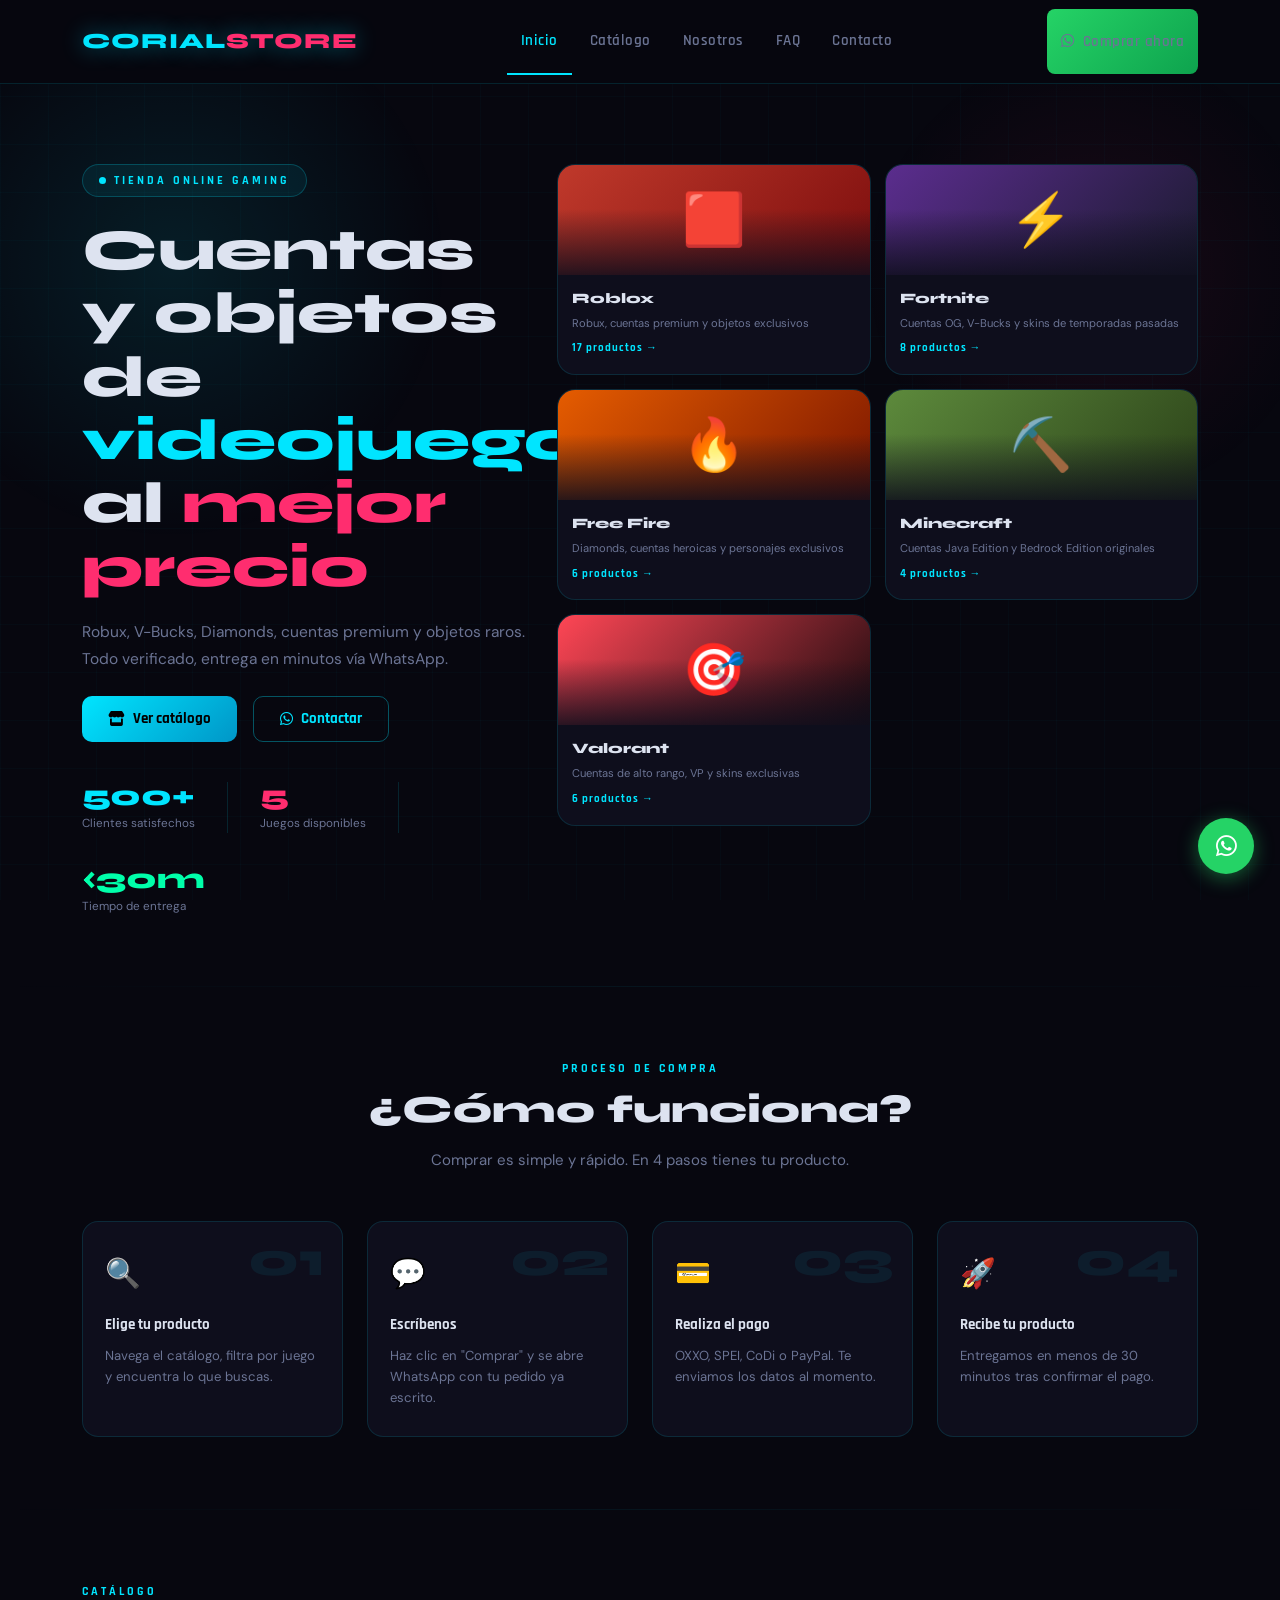
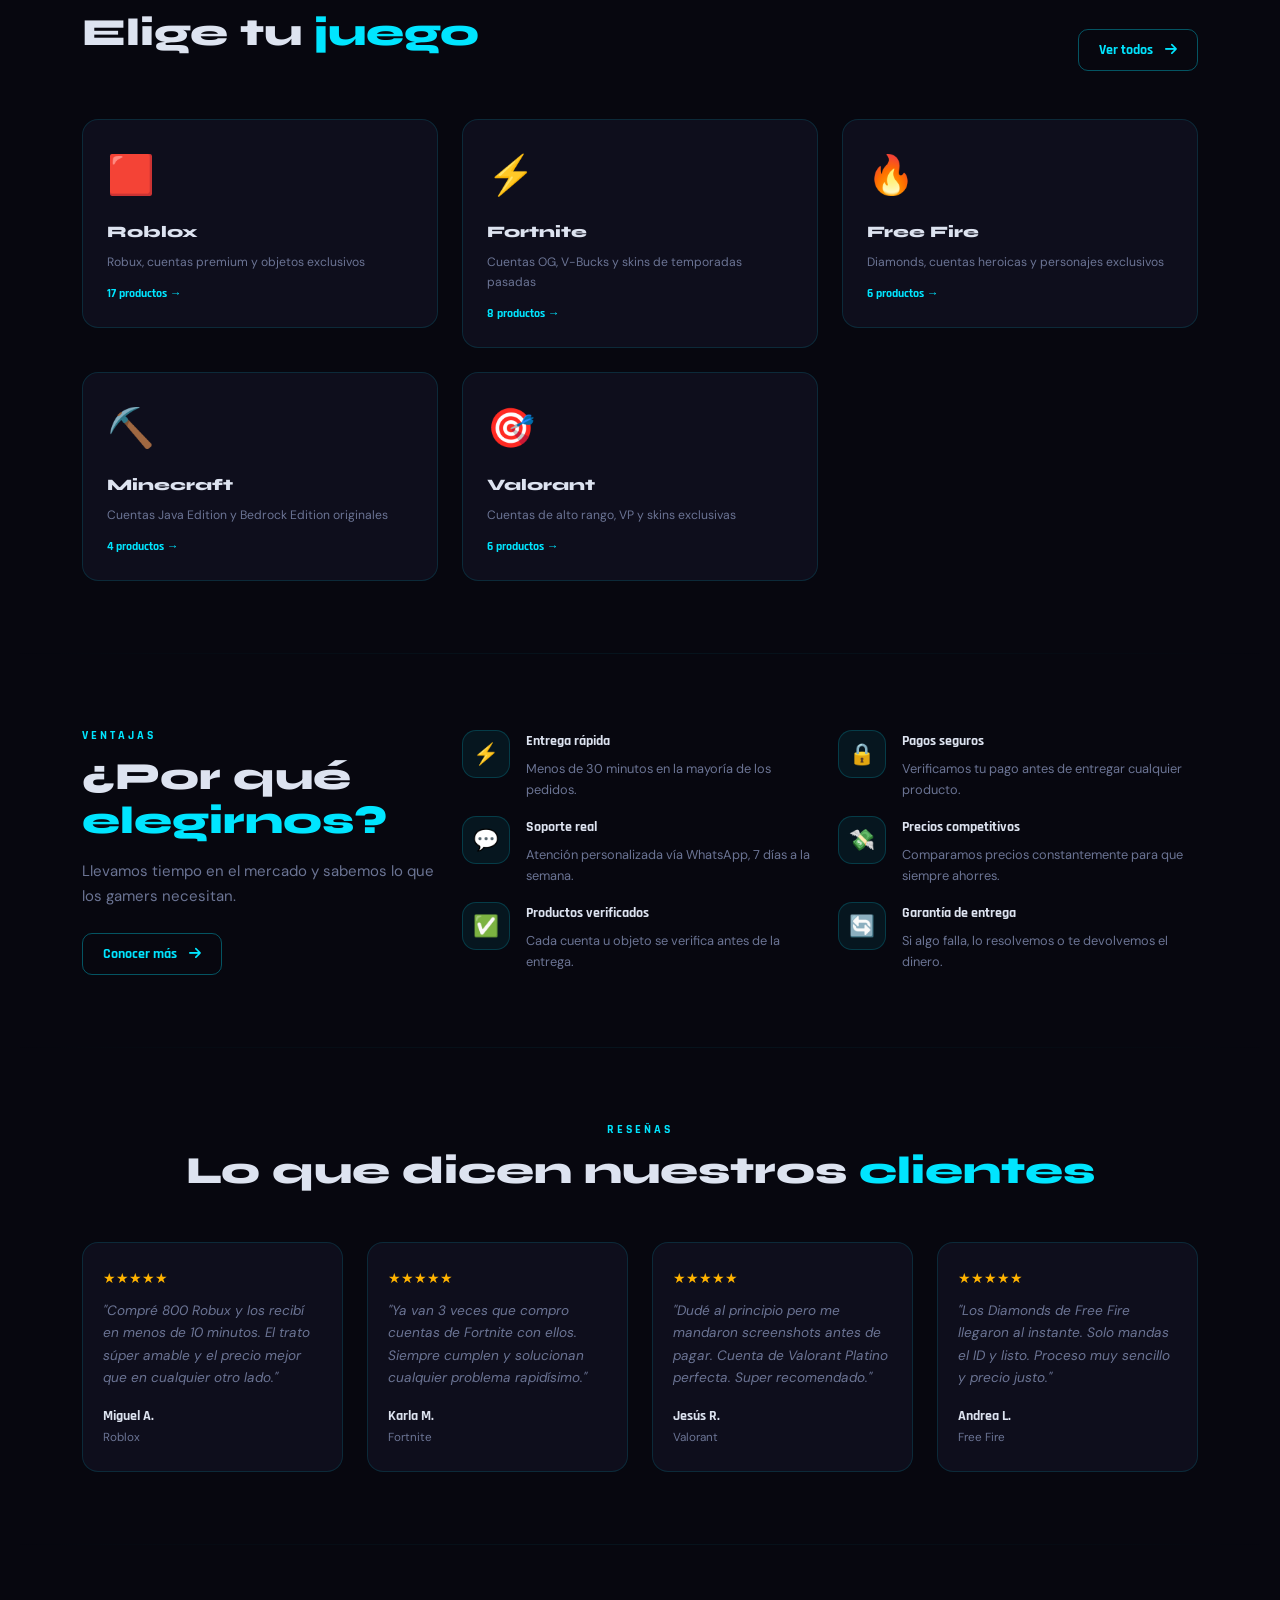
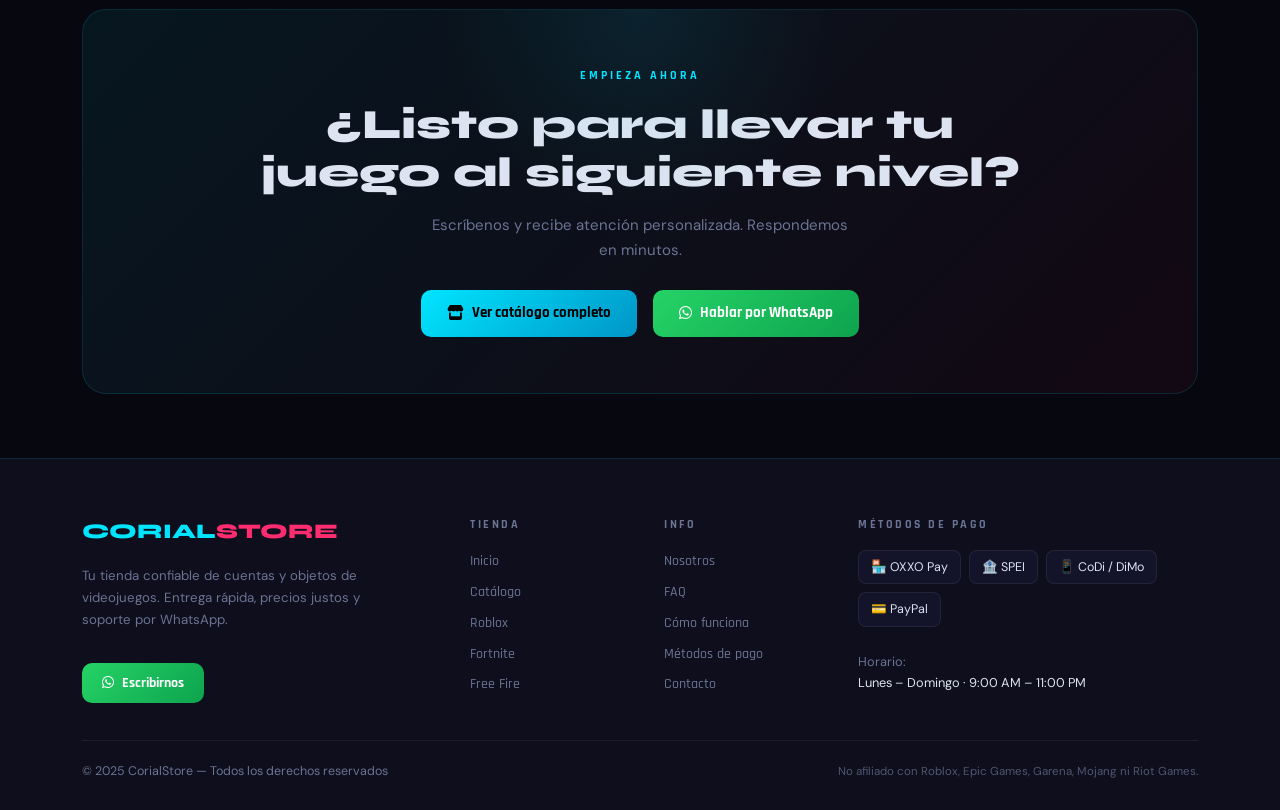
==== index.html @ 14ca4f12 "Soluciones de compatibilad" ====
<!DOCTYPE html>
<html lang="es">
<head>
  <meta charset="UTF-8"/>
  <meta name="viewport" content="width=device-width, initial-scale=1.0"/>
  <title>CorialStore — Tienda Gaming Online</title>
  <link rel="stylesheet" href="https://cdn.jsdelivr.net/npm/bootstrap@5.3.3/dist/css/bootstrap.min.css"/>
  <link rel="stylesheet" href="https://cdnjs.cloudflare.com/ajax/libs/font-awesome/6.5.0/css/all.min.css"/>
  <link rel="stylesheet" href="shared.css"/>
  <style>
    .hero { position:relative; padding:80px 0 70px; overflow:hidden; }
    .hero-glow {
      position:absolute; border-radius:50%; pointer-events:none;
    }
    .hero-glow-1 { top:-120px; left:-10%; width:600px; height:600px; background:radial-gradient(ellipse,rgba(0,229,255,0.1) 0%,transparent 65%); }
    .hero-glow-2 { top:-60px;  right:-5%;  width:500px; height:500px; background:radial-gradient(ellipse,rgba(255,45,111,0.08) 0%,transparent 65%); }

    .hero-kicker {
      display:inline-flex; align-items:center; gap:8px;
      font-family:var(--font-ui); font-size:0.72rem; font-weight:700;
      letter-spacing:3px; text-transform:uppercase; color:var(--cyan);
      background:rgba(0,229,255,0.07); border:1px solid rgba(0,229,255,0.22);
      border-radius:20px; padding:6px 16px; margin-bottom:22px;
    }
    .hero-kicker .dot { width:7px; height:7px; background:var(--cyan); border-radius:50%; animation:blink 1.5s infinite; flex-shrink:0; }
    @keyframes blink { 0%,100%{opacity:1} 50%{opacity:0.3} }

    .hero h1 {
      font-family:var(--font-head); font-size:clamp(2.2rem,4.5vw,3.8rem);
      font-weight:800; line-height:1.1; color:var(--text); margin-bottom:20px;
    }
    .hero h1 em     { font-style:normal; color:var(--cyan); }
    .hero h1 strong { font-style:normal; color:var(--pink); }
    .hero-desc { font-size:0.97rem; color:var(--muted); max-width:480px; line-height:1.7; }

    .hero-stats { display:flex; gap:32px; flex-wrap:wrap; margin-top:40px; }
    .hero-stat-num   { font-family:var(--font-head); font-size:1.8rem; font-weight:800; line-height:1; }
    .hero-stat-label { font-size:0.73rem; color:var(--muted); margin-top:3px; }

    /* Game cards */
    .hero-games-grid {
      display:grid; grid-template-columns:1fr 1fr; gap:14px;
    }
    @media(max-width:991px) {
      .hero-games-grid {
        display:flex; gap:12px; overflow-x:auto; padding-bottom:8px;
        scrollbar-width:thin; scrollbar-color:var(--cyan) transparent;
      }
      .hero-games-grid::-webkit-scrollbar { height:4px; }
      .hero-games-grid::-webkit-scrollbar-thumb { background:var(--cyan); border-radius:2px; }
    }
    .game-card-hero {
      border-radius:18px; overflow:hidden;
      border:1.5px solid var(--border); background:var(--bg2);
      transition:transform 0.25s, border-color 0.25s, box-shadow 0.25s;
      text-decoration:none; display:block; flex-shrink:0;
    }
    @media(max-width:991px) { .game-card-hero { min-width:160px; } }
    .game-card-hero:hover { transform:translateY(-6px); border-color:rgba(0,229,255,0.4); box-shadow:0 14px 40px rgba(0,0,0,0.4); }
    .game-card-art {
      height:110px; display:flex; align-items:center; justify-content:center;
      font-size:3.2rem; position:relative; overflow:hidden;
    }
    .game-card-art::after { content:''; position:absolute; inset:0; background:linear-gradient(to bottom,transparent 40%,rgba(14,14,28,0.85) 100%); }
    .game-card-body { padding:12px 14px 16px; }
    .game-card-name  { font-family:var(--font-head); font-size:0.9rem; font-weight:800; color:var(--text); margin-bottom:3px; }
    .game-card-sub   { font-size:0.7rem; color:var(--muted); }
    .game-card-count { font-family:var(--font-ui); font-size:0.68rem; font-weight:700; color:var(--cyan); letter-spacing:1px; margin-top:8px; }

    /* Steps */
    .step-card { position:relative; background:var(--bg2); border:1px solid var(--border); border-radius:16px; padding:28px 22px; height:100%; }
    .step-num   { font-family:var(--font-head); font-size:3rem; font-weight:800; color:rgba(0,229,255,0.07); position:absolute; top:14px; right:18px; line-height:1; }
    .step-icon  { font-size:1.8rem; margin-bottom:14px; }
    .step-title { font-family:var(--font-ui); font-size:0.95rem; font-weight:700; color:var(--text); margin-bottom:8px; }
    .step-desc  { font-size:0.82rem; color:var(--muted); line-height:1.6; }

    /* Features */
    .feat-icon { width:48px; height:48px; border-radius:14px; background:rgba(0,229,255,0.07); border:1px solid rgba(0,229,255,0.18); display:flex; align-items:center; justify-content:center; font-size:1.3rem; flex-shrink:0; }

    /* Testimonials */
    .test-card { background:var(--bg2); border:1px solid var(--border); border-radius:16px; padding:24px 20px; height:100%; }
    .test-stars  { color:var(--amber); font-size:0.88rem; margin-bottom:10px; }
    .test-text   { font-size:0.85rem; color:var(--muted); line-height:1.65; font-style:italic; }
    .test-author { margin-top:14px; font-family:var(--font-ui); font-weight:700; font-size:0.85rem; color:var(--text); }
    .test-game   { font-size:0.73rem; color:var(--muted); }

    /* CTA */
    .cta-banner {
      background:linear-gradient(135deg,rgba(0,229,255,0.07) 0%,rgba(255,45,111,0.05) 100%);
      border:1px solid var(--border); border-radius:24px; padding:56px 36px;
      text-align:center; position:relative; overflow:hidden;
    }
    .cta-banner::before { content:''; position:absolute; top:-50%; left:50%; transform:translateX(-50%); width:400px; height:400px; border-radius:50%; background:radial-gradient(ellipse,rgba(0,229,255,0.08) 0%,transparent 70%); pointer-events:none; }
  </style>
</head>
<body>
<div id="cs-nav"></div>

<!-- HERO -->
<section class="hero z1">
  <div class="hero-glow hero-glow-1"></div>
  <div class="hero-glow hero-glow-2"></div>
  <div class="container">
    <div class="row align-items-start gy-5">

      <div class="col-lg-5 fade-up">
        <div class="hero-kicker"><span class="dot"></span> Tienda Online Gaming</div>
        <h1>Cuentas y objetos<br>de <em>videojuegos</em><br>al <strong>mejor precio</strong></h1>
        <p class="hero-desc">Robux, V-Bucks, Diamonds, cuentas premium y objetos raros. Todo verificado, entrega en minutos vía WhatsApp.</p>
        <div class="d-flex gap-3 mt-4 flex-wrap fade-up fade-up-2">
          <a href="catalogo.html" class="btn-cs-primary"><i class="fas fa-store"></i> Ver catálogo</a>
          <a href="contacto.html" class="btn-cs-ghost"><i class="fab fa-whatsapp"></i> Contactar</a>
        </div>
        <div class="hero-stats fade-up fade-up-3">
          <div>
            <div class="hero-stat-num" style="color:var(--cyan)">500+</div>
            <div class="hero-stat-label">Clientes satisfechos</div>
          </div>
          <div style="width:1px;background:var(--border)"></div>
          <div>
            <div class="hero-stat-num" style="color:var(--pink)">5</div>
            <div class="hero-stat-label">Juegos disponibles</div>
          </div>
          <div style="width:1px;background:var(--border)"></div>
          <div>
            <div class="hero-stat-num" style="color:var(--green)">‹30m</div>
            <div class="hero-stat-label">Tiempo de entrega</div>
          </div>
        </div>
      </div>

      <div class="col-lg-7 fade-up fade-up-2">
        <div class="hero-games-grid" id="heroCards"></div>
      </div>

    </div>
  </div>
</section>

<hr class="neon-hr">

<!-- CÓMO FUNCIONA -->
<section class="py-5 z1">
  <div class="container py-4">
    <div class="text-center mb-5">
      <div class="cs-label">Proceso de compra</div>
      <div class="cs-title">¿Cómo funciona?</div>
      <p style="color:var(--muted);max-width:480px;margin:0 auto">Comprar es simple y rápido. En 4 pasos tienes tu producto.</p>
    </div>
    <div class="row g-4">
      <div class="col-sm-6 col-lg-3"><div class="step-card fade-up fade-up-1"><div class="step-num">01</div><div class="step-icon">🔍</div><div class="step-title">Elige tu producto</div><div class="step-desc">Navega el catálogo, filtra por juego y encuentra lo que buscas.</div></div></div>
      <div class="col-sm-6 col-lg-3"><div class="step-card fade-up fade-up-2"><div class="step-num">02</div><div class="step-icon">💬</div><div class="step-title">Escríbenos</div><div class="step-desc">Haz clic en "Comprar" y se abre WhatsApp con tu pedido ya escrito.</div></div></div>
      <div class="col-sm-6 col-lg-3"><div class="step-card fade-up fade-up-3"><div class="step-num">03</div><div class="step-icon">💳</div><div class="step-title">Realiza el pago</div><div class="step-desc">OXXO, SPEI, CoDi o PayPal. Te enviamos los datos al momento.</div></div></div>
      <div class="col-sm-6 col-lg-3"><div class="step-card fade-up fade-up-4"><div class="step-num">04</div><div class="step-icon">🚀</div><div class="step-title">Recibe tu producto</div><div class="step-desc">Entregamos en menos de 30 minutos tras confirmar el pago.</div></div></div>
    </div>
  </div>
</section>

<hr class="neon-hr">

<!-- JUEGOS -->
<section class="py-5 z1">
  <div class="container py-4">
    <div class="d-flex align-items-end justify-content-between mb-5 flex-wrap gap-3">
      <div>
        <div class="cs-label">Catálogo</div>
        <div class="cs-title">Elige tu <span>juego</span></div>
      </div>
      <a href="catalogo.html" class="btn-cs-ghost" style="font-size:0.85rem;padding:9px 20px">Ver todos <i class="fas fa-arrow-right ms-1"></i></a>
    </div>
    <div class="row g-4" id="gamesGrid"></div>
  </div>
</section>

<hr class="neon-hr">

<!-- POR QUÉ ELEGIRNOS -->
<section class="py-5 z1">
  <div class="container py-4">
    <div class="row gy-5 align-items-center">
      <div class="col-lg-4">
        <div class="cs-label">Ventajas</div>
        <div class="cs-title">¿Por qué <span>elegirnos?</span></div>
        <p style="color:var(--muted);margin-bottom:24px">Llevamos tiempo en el mercado y sabemos lo que los gamers necesitan.</p>
        <a href="nosotros.html" class="btn-cs-ghost" style="font-size:0.85rem;padding:9px 20px">Conocer más <i class="fas fa-arrow-right ms-1"></i></a>
      </div>
      <div class="col-lg-8"><div class="row g-3" id="featGrid"></div></div>
    </div>
  </div>
</section>

<hr class="neon-hr">

<!-- TESTIMONIOS -->
<section class="py-5 z1">
  <div class="container py-4">
    <div class="text-center mb-5">
      <div class="cs-label">Reseñas</div>
      <div class="cs-title">Lo que dicen nuestros <span>clientes</span></div>
    </div>
    <div class="row g-4" id="testGrid"></div>
  </div>
</section>

<hr class="neon-hr">

<!-- CTA BANNER -->
<section class="py-5 z1">
  <div class="container py-3">
    <div class="cta-banner">
      <div class="cs-label mb-3" style="justify-content:center;display:flex">Empieza ahora</div>
      <div class="cs-title" style="font-size:clamp(1.6rem,3.5vw,2.6rem)">¿Listo para llevar tu<br>juego al siguiente nivel?</div>
      <p style="color:var(--muted);max-width:420px;margin:12px auto 28px">Escríbenos y recibe atención personalizada. Respondemos en minutos.</p>
      <div class="d-flex gap-3 justify-content-center flex-wrap">
        <a href="catalogo.html" class="btn-cs-primary"><i class="fas fa-store"></i> Ver catálogo completo</a>
        <a id="ctaWa" href="#" target="_blank" class="btn-wa"><i class="fab fa-whatsapp"></i> Hablar por WhatsApp</a>
      </div>
    </div>
  </div>
</section>

<div id="cs-footer"></div>

<script src="https://cdn.jsdelivr.net/npm/bootstrap@5.3.3/dist/js/bootstrap.bundle.min.js"></script>
<script src="data.js"></script>
<script src="cs.js"></script>
<script>
  CS.init('home');

  // Hero game cards
  const heroEl = document.getElementById('heroCards');
  GAMES.forEach((g,i) => {
    const total = g.categories.reduce((a,c)=>a+c.products.length,0);
    heroEl.innerHTML += `
      <a href="catalogo.html?juego=${g.id}" class="game-card-hero fade-up fade-up-${(i%4)+1}">
        <div class="game-card-art" style="background:linear-gradient(135deg,${g.color},${g.color2})">
          <span style="position:relative;z-index:1">${g.emoji}</span>
        </div>
        <div class="game-card-body">
          <div class="game-card-name">${g.name}</div>
          <div class="game-card-sub">${g.tagline}</div>
          <div class="game-card-count">${total} productos →</div>
        </div>
      </a>`;
  });

  // Games section grid
  const gamesEl = document.getElementById('gamesGrid');
  GAMES.forEach((g,i) => {
    const total = g.categories.reduce((a,c)=>a+c.products.length,0);
    gamesEl.innerHTML += `
      <div class="col-6 col-md-4">
        <a href="catalogo.html?juego=${g.id}" class="cs-card d-block text-decoration-none p-4 fade-up fade-up-${(i%4)+1}">
          <div style="font-size:2.4rem;margin-bottom:12px">${g.emoji}</div>
          <div style="font-family:var(--font-head);font-size:1rem;font-weight:800;color:var(--text);margin-bottom:6px">${g.name}</div>
          <div style="font-size:0.76rem;color:var(--muted);margin-bottom:12px">${g.tagline}</div>
          <div style="font-family:var(--font-ui);font-size:0.73rem;font-weight:700;color:var(--cyan)">${total} productos →</div>
        </a>
      </div>`;
  });

  // Features
  [
    {icon:'⚡',title:'Entrega rápida',      desc:'Menos de 30 minutos en la mayoría de los pedidos.'},
    {icon:'🔒',title:'Pagos seguros',       desc:'Verificamos tu pago antes de entregar cualquier producto.'},
    {icon:'💬',title:'Soporte real',        desc:'Atención personalizada vía WhatsApp, 7 días a la semana.'},
    {icon:'💸',title:'Precios competitivos',desc:'Comparamos precios constantemente para que siempre ahorres.'},
    {icon:'✅',title:'Productos verificados',desc:'Cada cuenta u objeto se verifica antes de la entrega.'},
    {icon:'🔄',title:'Garantía de entrega', desc:'Si algo falla, lo resolvemos o te devolvemos el dinero.'},
  ].forEach((f,i) => {
    document.getElementById('featGrid').innerHTML += `
      <div class="col-sm-6">
        <div class="d-flex gap-3 fade-up fade-up-${(i%4)+1}">
          <div class="feat-icon">${f.icon}</div>
          <div>
            <div style="font-family:var(--font-ui);font-weight:700;font-size:0.9rem;margin-bottom:4px">${f.title}</div>
            <div style="font-size:0.8rem;color:var(--muted)">${f.desc}</div>
          </div>
        </div>
      </div>`;
  });

  // Testimonials
  [
    {text:'Compré 800 Robux y los recibí en menos de 10 minutos. El trato súper amable y el precio mejor que en cualquier otro lado.',  author:'Miguel A.',  game:'Roblox',   stars:5},
    {text:'Ya van 3 veces que compro cuentas de Fortnite con ellos. Siempre cumplen y solucionan cualquier problema rapidísimo.',       author:'Karla M.',   game:'Fortnite',  stars:5},
    {text:'Dudé al principio pero me mandaron screenshots antes de pagar. Cuenta de Valorant Platino perfecta. Super recomendado.',     author:'Jesús R.',   game:'Valorant',  stars:5},
    {text:'Los Diamonds de Free Fire llegaron al instante. Solo mandas el ID y listo. Proceso muy sencillo y precio justo.',            author:'Andrea L.',  game:'Free Fire', stars:5},
  ].forEach((t,i) => {
    document.getElementById('testGrid').innerHTML += `
      <div class="col-md-6 col-lg-3">
        <div class="test-card fade-up fade-up-${i+1}">
          <div class="test-stars">${'★'.repeat(t.stars)}</div>
          <div class="test-text">"${t.text}"</div>
          <div class="test-author mt-3">${t.author}</div>
          <div class="test-game">${t.game}</div>
        </div>
      </div>`;
  });

  document.getElementById('ctaWa').href = CS.wa('Hola CorialStore! Quiero información sobre sus productos 🎮');
</script>
</body>
</html>
---- shared.css ----
/* =========================================
   CORIALSTORE — SHARED STYLES
   ========================================= */
@import url('https://fonts.googleapis.com/css2?family=Rajdhani:wght@400;500;600;700&family=Syne:wght@700;800&family=DM+Sans:wght@300;400;500&display=swap');

:root {
  --cyan:      #00e5ff;
  --pink:      #ff2d6f;
  --green:     #00ffaa;
  --amber:     #ffb300;
  --bg:        #07070f;
  --bg2:       #0e0e1c;
  --bg3:       #13132a;
  --border:    rgba(0,229,255,0.13);
  --border2:   rgba(255,255,255,0.07);
  --text:      #dde3f0;
  --muted:     #6b7494;
  --font-head: 'Syne', sans-serif;
  --font-ui:   'Rajdhani', sans-serif;
  --font-body: 'DM Sans', sans-serif;
}

*, *::before, *::after { box-sizing: border-box; margin: 0; padding: 0; }
html { scroll-behavior: smooth; }

body {
  background: var(--bg);
  color: var(--text);
  font-family: var(--font-body);
  font-size: 15px;
  line-height: 1.65;
  overflow-x: hidden;
  min-height: 100vh;
}

/* Grid texture */
body::before {
  content: '';
  position: fixed; inset: 0;
  background-image:
    linear-gradient(rgba(0,229,255,0.025) 1px, transparent 1px),
    linear-gradient(90deg, rgba(0,229,255,0.025) 1px, transparent 1px);
  background-size: 48px 48px;
  pointer-events: none;
  z-index: 0;
}

/* ================================================
   NAVBAR
   ================================================ */
.cs-nav {
  position: sticky; top: 0; z-index: 1050;
  background: rgba(7,7,15,0.92);
  backdrop-filter: blur(16px);
  border-bottom: 1px solid var(--border);
}
.cs-nav .navbar-brand {
  font-family: var(--font-head);
  font-size: 1.35rem; font-weight: 800;
  color: var(--cyan) !important;
  letter-spacing: 1px;
  text-shadow: 0 0 22px rgba(0,229,255,0.45);
  padding: 14px 0;
}
.cs-nav .navbar-brand span { color: var(--pink); }
.cs-nav .nav-link {
  font-family: var(--font-ui); font-size: 0.95rem; font-weight: 600;
  letter-spacing: 0.5px; color: var(--muted) !important;
  padding: 20px 14px !important;
  border-bottom: 2px solid transparent;
  transition: color 0.2s, border-color 0.2s;
}
.cs-nav .nav-link:hover        { color: var(--text) !important; border-bottom-color: var(--cyan); }
.cs-nav .nav-link.active       { color: var(--cyan) !important; border-bottom-color: var(--cyan); }
.btn-nav-cta {
  font-family: var(--font-ui); font-weight: 700; font-size: 0.88rem;
  background: linear-gradient(135deg,#25d366,#0ea34e);
  color: #fff !important; border-radius: 8px;
  padding: 8px 20px !important; border: none;
  margin-left: 8px; border-bottom: none !important;
  transition: box-shadow 0.2s, transform 0.1s;
}
.btn-nav-cta:hover { box-shadow: 0 4px 18px rgba(37,211,102,0.45); transform: translateY(-1px); }
@media (max-width:991px) {
  .cs-nav .nav-link { padding: 12px 16px !important; border-bottom: none; border-left: 2px solid transparent; }
  .cs-nav .nav-link.active { border-left-color: var(--cyan); }
}

/* ================================================
   FOOTER
   ================================================ */
.cs-footer {
  background: var(--bg2); border-top: 1px solid var(--border);
  padding: 56px 0 28px; position: relative; z-index: 1;
}
.cs-footer-brand { font-family: var(--font-head); font-size: 1.3rem; font-weight: 800; color: var(--cyan); }
.cs-footer-brand span { color: var(--pink); }
.cs-footer p { color: var(--muted); font-size: 0.83rem; }
.cs-footer .footer-link {
  color: var(--muted); text-decoration: none; font-size: 0.87rem;
  font-family: var(--font-ui); font-weight: 500;
  display: block; margin-bottom: 8px; transition: color 0.2s;
}
.cs-footer .footer-link:hover { color: var(--cyan); }
.cs-footer-heading {
  font-family: var(--font-ui); font-size: 0.72rem; font-weight: 700;
  letter-spacing: 2.5px; color: var(--muted); text-transform: uppercase; margin-bottom: 16px;
}
.cs-footer-bottom {
  border-top: 1px solid var(--border2); margin-top: 36px; padding-top: 20px;
  font-size: 0.78rem; color: var(--muted);
}

/* ================================================
   TYPOGRAPHY HELPERS
   ================================================ */
.cs-label {
  font-family: var(--font-ui); font-size: 0.72rem; font-weight: 700;
  letter-spacing: 3px; color: var(--cyan); text-transform: uppercase; margin-bottom: 10px;
}
.cs-title {
  font-family: var(--font-head);
  font-size: clamp(1.6rem, 3vw, 2.4rem);
  font-weight: 800; line-height: 1.15; color: var(--text); margin-bottom: 16px;
}
.cs-title span { color: var(--cyan); }

/* ================================================
   CARDS
   ================================================ */
.cs-card {
  background: var(--bg2); border: 1px solid var(--border); border-radius: 16px;
  transition: border-color 0.2s, transform 0.2s, box-shadow 0.2s;
}
.cs-card:hover { border-color: rgba(0,229,255,0.35); transform: translateY(-4px); box-shadow: 0 12px 36px rgba(0,229,255,0.08); }

/* Product card */
.product-card {
  background: var(--bg2); border: 1px solid var(--border); border-radius: 14px;
  padding: 20px 16px; display: flex; flex-direction: column; height: 100%;
  transition: border-color 0.2s, transform 0.2s, box-shadow 0.2s;
}
.product-card:hover { border-color: rgba(0,229,255,0.3); transform: translateY(-3px); box-shadow: 0 10px 28px rgba(0,229,255,0.07); }
.product-icon  { font-size: 2rem; margin-bottom: 10px; }
.product-name  { font-family: var(--font-ui); font-size: 0.88rem; font-weight: 700; color: var(--text); margin: 6px 0; }
.product-desc  { font-size: 0.78rem; color: var(--muted); flex: 1; line-height: 1.5; }
.product-price { font-family: var(--font-head); font-size: 1.15rem; font-weight: 800; color: var(--green); margin: 12px 0 14px; text-shadow: 0 0 12px rgba(0,255,170,0.3); }
.product-price small { font-family: var(--font-body); font-size: 0.7rem; color: var(--muted); font-weight: 400; }

/* ================================================
   BADGES
   ================================================ */
.badge-avail {
  display: inline-block; font-size: 0.62rem; font-weight: 700;
  background: rgba(0,255,170,0.1); color: var(--green);
  border: 1px solid rgba(0,255,170,0.3); border-radius: 6px; padding: 2px 9px;
}
.badge-sold {
  display: inline-block; font-size: 0.62rem; font-weight: 700;
  background: rgba(255,45,111,0.1); color: var(--pink);
  border: 1px solid rgba(255,45,111,0.3); border-radius: 6px; padding: 2px 9px;
}

/* ================================================
   BUTTONS
   ================================================ */
.btn-cs-primary {
  font-family: var(--font-ui); font-weight: 700; font-size: 0.92rem;
  background: linear-gradient(135deg,var(--cyan),#0096c7);
  color: #000; border: none; border-radius: 10px; padding: 11px 26px;
  transition: box-shadow 0.2s, transform 0.1s;
  text-decoration: none; display: inline-flex; align-items: center; gap: 8px;
  cursor: pointer;
}
.btn-cs-primary:hover { box-shadow: 0 6px 24px rgba(0,229,255,0.35); transform: translateY(-1px); color: #000; }

.btn-cs-ghost {
  font-family: var(--font-ui); font-weight: 700; font-size: 0.92rem;
  background: transparent; color: var(--cyan);
  border: 1.5px solid rgba(0,229,255,0.35); border-radius: 10px; padding: 10px 26px;
  transition: background 0.2s, border-color 0.2s;
  text-decoration: none; display: inline-flex; align-items: center; gap: 8px;
  cursor: pointer;
}
.btn-cs-ghost:hover { background: rgba(0,229,255,0.07); border-color: var(--cyan); color: var(--cyan); }

.btn-wa {
  font-family: var(--font-ui); font-weight: 700; font-size: 0.92rem;
  background: linear-gradient(135deg,#25d366,#0ea34e);
  color: #fff; border: none; border-radius: 10px; padding: 11px 26px;
  transition: box-shadow 0.2s, transform 0.1s;
  text-decoration: none; display: inline-flex; align-items: center; gap: 8px;
  cursor: pointer;
}
.btn-wa:hover { box-shadow: 0 6px 24px rgba(37,211,102,0.4); transform: translateY(-1px); color: #fff; }

.btn-wa-sm {
  font-family: var(--font-ui); font-weight: 700; font-size: 0.82rem;
  background: linear-gradient(135deg,#25d366,#0ea34e);
  color: #fff; border: none; border-radius: 8px; padding: 9px 16px; width: 100%;
  transition: box-shadow 0.2s;
  text-decoration: none; display: flex; align-items: center; justify-content: center; gap: 6px;
  cursor: pointer;
}
.btn-wa-sm:hover { box-shadow: 0 4px 16px rgba(37,211,102,0.4); color: #fff; }
.btn-wa-sm.sold { background: #1e1e2e; color: var(--muted); pointer-events: none; opacity: 0.6; }

/* ================================================
   MISC UTILITIES
   ================================================ */
.neon-hr {
  border: none; height: 1px;
  background: linear-gradient(90deg,transparent,rgba(0,229,255,0.25),transparent);
  margin: 0;
}
.z1 { position: relative; z-index: 1; }
.page-hero {
  background: linear-gradient(135deg,rgba(0,229,255,0.05),rgba(255,45,111,0.03));
  border-bottom: 1px solid var(--border); padding: 52px 0 44px;
  position: relative; z-index: 1;
}

/* WA Float button */
.wa-float {
  position: fixed; bottom: 26px; right: 26px; z-index: 9999;
  width: 56px; height: 56px; border-radius: 50%;
  background: #25d366; display: flex; align-items: center; justify-content: center;
  font-size: 1.5rem; color: #fff; text-decoration: none;
  box-shadow: 0 4px 20px rgba(37,211,102,0.45);
  animation: waFloat 3s ease-in-out infinite; transition: transform 0.2s;
}
.wa-float:hover { transform: scale(1.1); color: #fff; }
@keyframes waFloat {
  0%,100% { box-shadow: 0 4px 20px rgba(37,211,102,0.45); }
  50%      { box-shadow: 0 4px 36px rgba(37,211,102,0.75); }
}

/* Animations */
@keyframes fadeUp { from { opacity:0; transform:translateY(18px); } to { opacity:1; transform:translateY(0); } }
.fade-up   { animation: fadeUp 0.6s ease both; }
.fade-up-1 { animation-delay: 0.10s; }
.fade-up-2 { animation-delay: 0.20s; }
.fade-up-3 { animation-delay: 0.30s; }
.fade-up-4 { animation-delay: 0.40s; }

/* ================================================
   BOOTSTRAP OVERRIDES
   ================================================ */
.accordion-item { background: var(--bg2) !important; border: 1px solid var(--border) !important; border-radius: 12px !important; margin-bottom: 8px; overflow: hidden; }
.accordion-button { background: var(--bg2) !important; color: var(--text) !important; font-family: var(--font-ui); font-weight: 600; font-size: 0.9rem; box-shadow: none !important; border: none !important; }
.accordion-button:not(.collapsed) { color: var(--cyan) !important; }
.accordion-button::after { filter: brightness(0) saturate(100%) invert(80%) sepia(50%) saturate(400%) hue-rotate(160deg); }
.accordion-body { background: rgba(7,7,15,0.5) !important; color: var(--muted); font-size: 0.87rem; line-height: 1.7; }

.breadcrumb-item+.breadcrumb-item::before { color: var(--muted); }
.breadcrumb-item a { color: var(--cyan); text-decoration: none; font-family: var(--font-ui); font-size: 0.83rem; }
.breadcrumb-item.active { color: var(--muted); font-family: var(--font-ui); font-size: 0.83rem; }

.cs-pills .nav-link {
  background: var(--bg3); color: var(--muted);
  border: 1px solid var(--border2); border-radius: 8px;
  font-family: var(--font-ui); font-weight: 600; font-size: 0.85rem;
  padding: 8px 18px; transition: all 0.2s; cursor: pointer;
}
.cs-pills .nav-link:hover { border-color: var(--border); color: var(--text); }
.cs-pills .nav-link.active { background: rgba(0,229,255,0.1); color: var(--cyan); border-color: rgba(0,229,255,0.4); }

.cs-table { width: 100%; border-collapse: separate; border-spacing: 0; }
.cs-table th { background: var(--bg3); color: var(--muted); font-family: var(--font-ui); font-size: 0.75rem; letter-spacing: 2px; text-transform: uppercase; padding: 12px 16px; border-bottom: 1px solid var(--border); }
.cs-table td { padding: 14px 16px; border-bottom: 1px solid var(--border2); font-size: 0.87rem; color: var(--text); vertical-align: middle; }
.cs-table tr:last-child td { border-bottom: none; }
.cs-table tbody tr:hover td { background: rgba(0,229,255,0.03); }
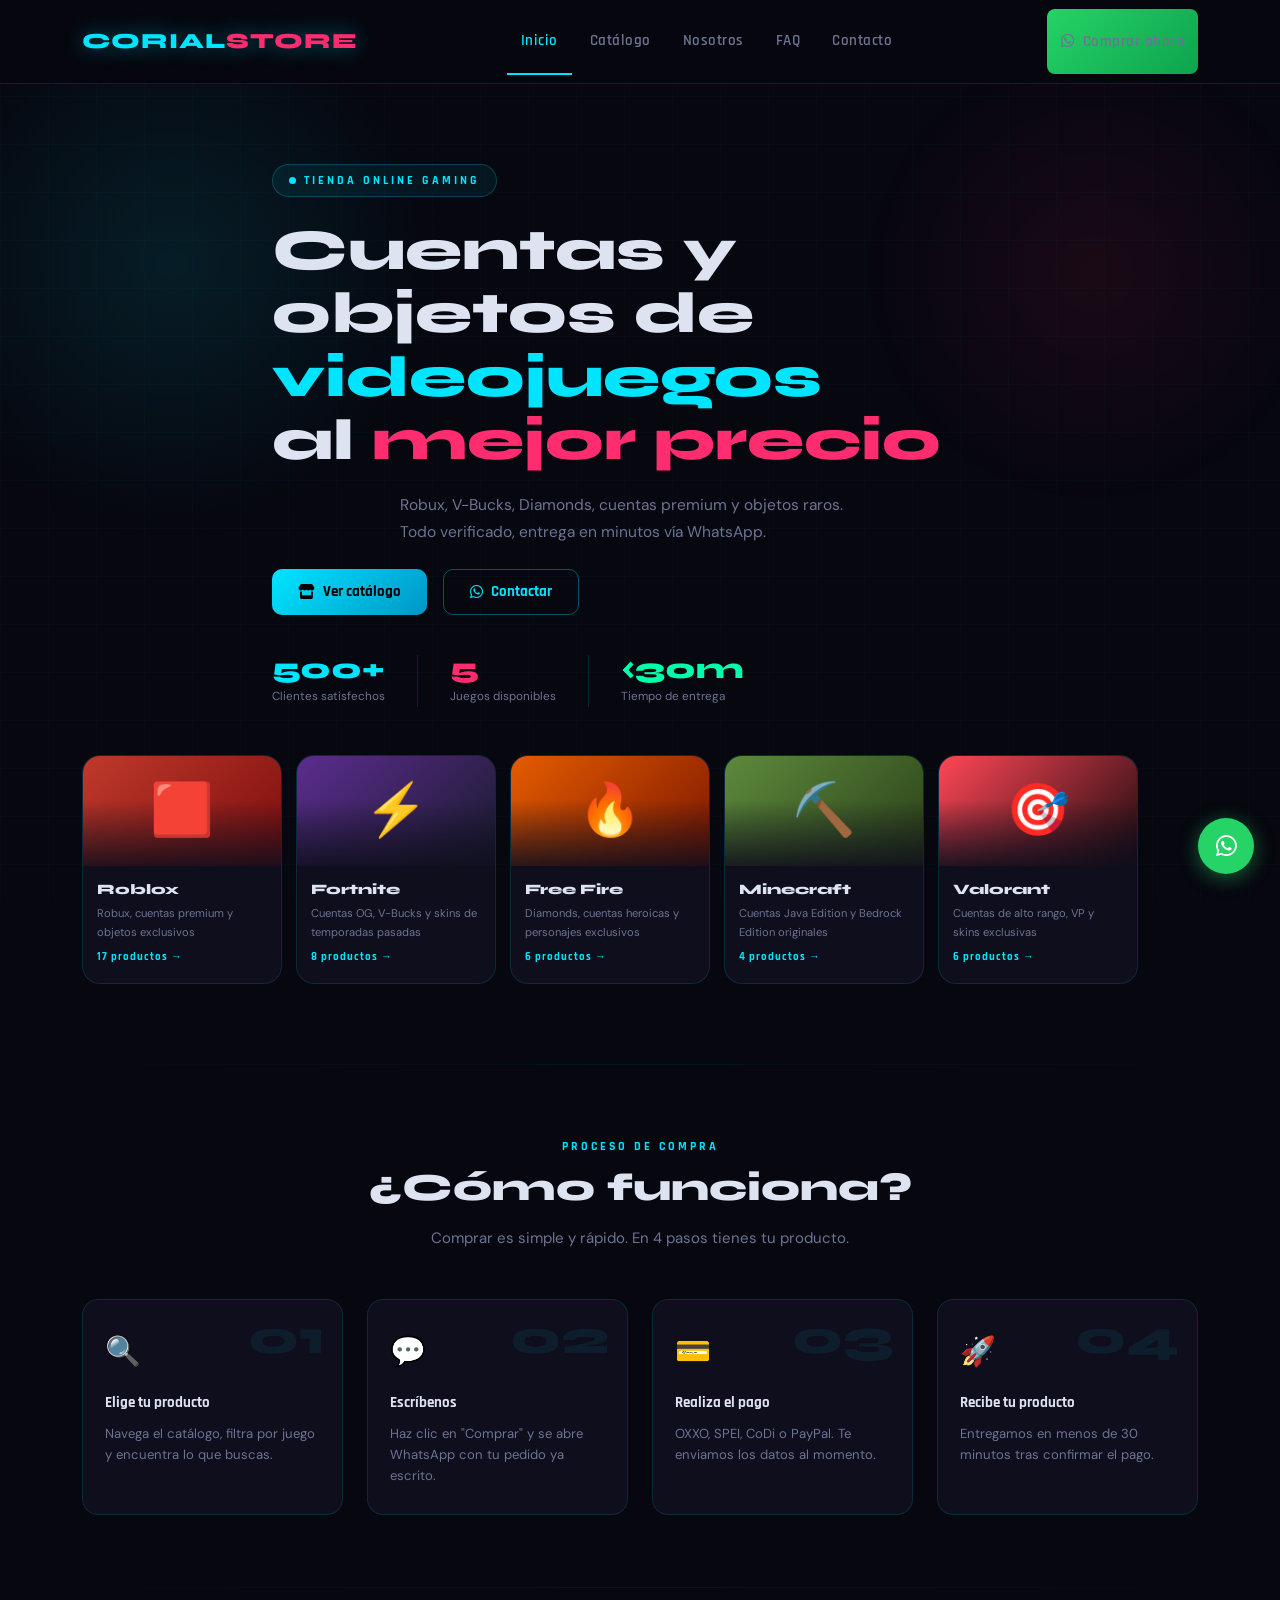
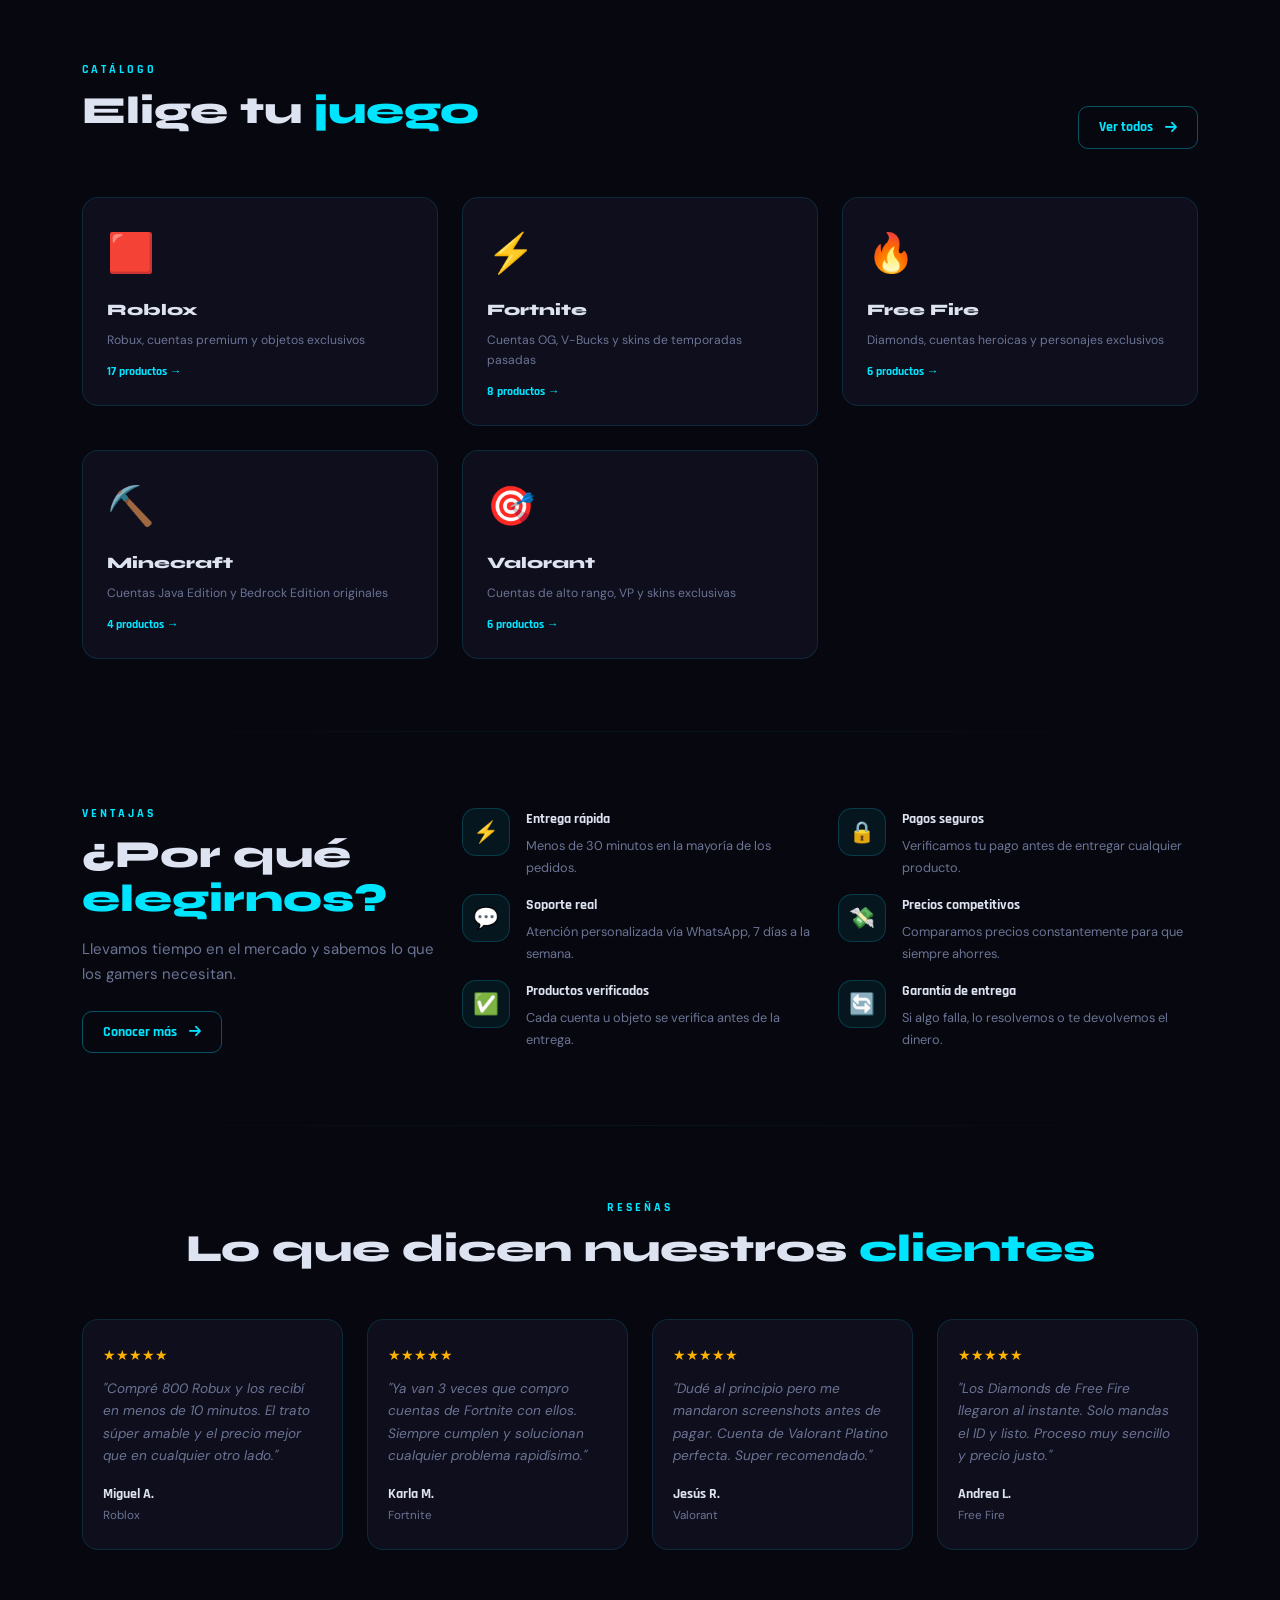
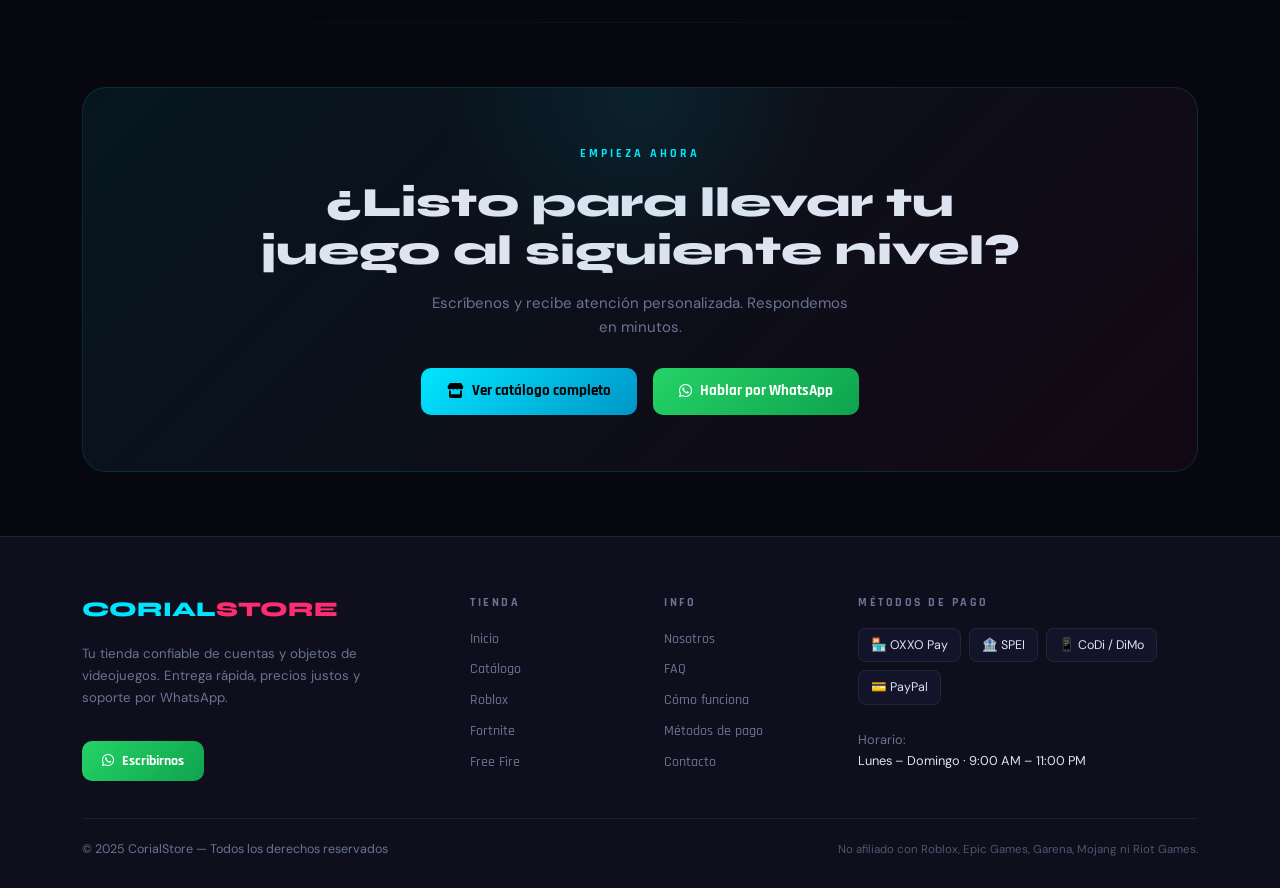
==== commit 37a2634a: "Solucion de errores de compatibilidad" ====
--- a/index.html
+++ b/index.html
@@ -37,25 +37,23 @@
     .hero-stat-num   { font-family:var(--font-head); font-size:1.8rem; font-weight:800; line-height:1; }
     .hero-stat-label { font-size:0.73rem; color:var(--muted); margin-top:3px; }
 
-    /* Game cards */
+    /* Game cards — siempre scroll horizontal (nunca compiten con el texto) */
     .hero-games-grid {
-      display:grid; grid-template-columns:1fr 1fr; gap:14px;
-    }
-    @media(max-width:991px) {
-      .hero-games-grid {
-        display:flex; gap:12px; overflow-x:auto; padding-bottom:8px;
-        scrollbar-width:thin; scrollbar-color:var(--cyan) transparent;
-      }
-      .hero-games-grid::-webkit-scrollbar { height:4px; }
-      .hero-games-grid::-webkit-scrollbar-thumb { background:var(--cyan); border-radius:2px; }
-    }
+      display:flex; gap:14px;
+      overflow-x:auto; padding-bottom:10px;
+      scrollbar-width:thin; scrollbar-color:var(--cyan) transparent;
+    }
+    .hero-games-grid::-webkit-scrollbar { height:4px; }
+    .hero-games-grid::-webkit-scrollbar-thumb { background:var(--cyan); border-radius:2px; }
+
     .game-card-hero {
+      min-width:200px; max-width:200px;
       border-radius:18px; overflow:hidden;
       border:1.5px solid var(--border); background:var(--bg2);
       transition:transform 0.25s, border-color 0.25s, box-shadow 0.25s;
       text-decoration:none; display:block; flex-shrink:0;
     }
-    @media(max-width:991px) { .game-card-hero { min-width:160px; } }
+    @media(max-width:575px) { .game-card-hero { min-width:160px; max-width:160px; } }
     .game-card-hero:hover { transform:translateY(-6px); border-color:rgba(0,229,255,0.4); box-shadow:0 14px 40px rgba(0,0,0,0.4); }
     .game-card-art {
       height:110px; display:flex; align-items:center; justify-content:center;
@@ -101,17 +99,17 @@
   <div class="hero-glow hero-glow-1"></div>
   <div class="hero-glow hero-glow-2"></div>
   <div class="container">
-    <div class="row align-items-start gy-5">
-
-      <div class="col-lg-5 fade-up">
-        <div class="hero-kicker"><span class="dot"></span> Tienda Online Gaming</div>
-        <h1>Cuentas y objetos<br>de <em>videojuegos</em><br>al <strong>mejor precio</strong></h1>
-        <p class="hero-desc">Robux, V-Bucks, Diamonds, cuentas premium y objetos raros. Todo verificado, entrega en minutos vía WhatsApp.</p>
-        <div class="d-flex gap-3 mt-4 flex-wrap fade-up fade-up-2">
+    <!-- Texto centrado, ancho completo -->
+    <div class="row justify-content-center text-center text-md-start">
+      <div class="col-lg-8 fade-up">
+        <div class="hero-kicker" style="margin:0 auto 22px;"><span class="dot"></span> Tienda Online Gaming</div>
+        <h1>Cuentas y objetos de <em>videojuegos</em><br>al <strong>mejor precio</strong></h1>
+        <p class="hero-desc" style="margin:0 auto;">Robux, V-Bucks, Diamonds, cuentas premium y objetos raros. Todo verificado, entrega en minutos vía WhatsApp.</p>
+        <div class="d-flex gap-3 mt-4 flex-wrap justify-content-center justify-content-md-start fade-up fade-up-2">
           <a href="catalogo.html" class="btn-cs-primary"><i class="fas fa-store"></i> Ver catálogo</a>
           <a href="contacto.html" class="btn-cs-ghost"><i class="fab fa-whatsapp"></i> Contactar</a>
         </div>
-        <div class="hero-stats fade-up fade-up-3">
+        <div class="hero-stats justify-content-center justify-content-md-start fade-up fade-up-3">
           <div>
             <div class="hero-stat-num" style="color:var(--cyan)">500+</div>
             <div class="hero-stat-label">Clientes satisfechos</div>
@@ -128,11 +126,13 @@
           </div>
         </div>
       </div>
-
-      <div class="col-lg-7 fade-up fade-up-2">
+    </div>
+
+    <!-- Tarjetas de juegos en scroll horizontal, debajo del texto -->
+    <div class="row mt-5">
+      <div class="col-12 fade-up fade-up-2">
         <div class="hero-games-grid" id="heroCards"></div>
       </div>
-
     </div>
   </div>
 </section>
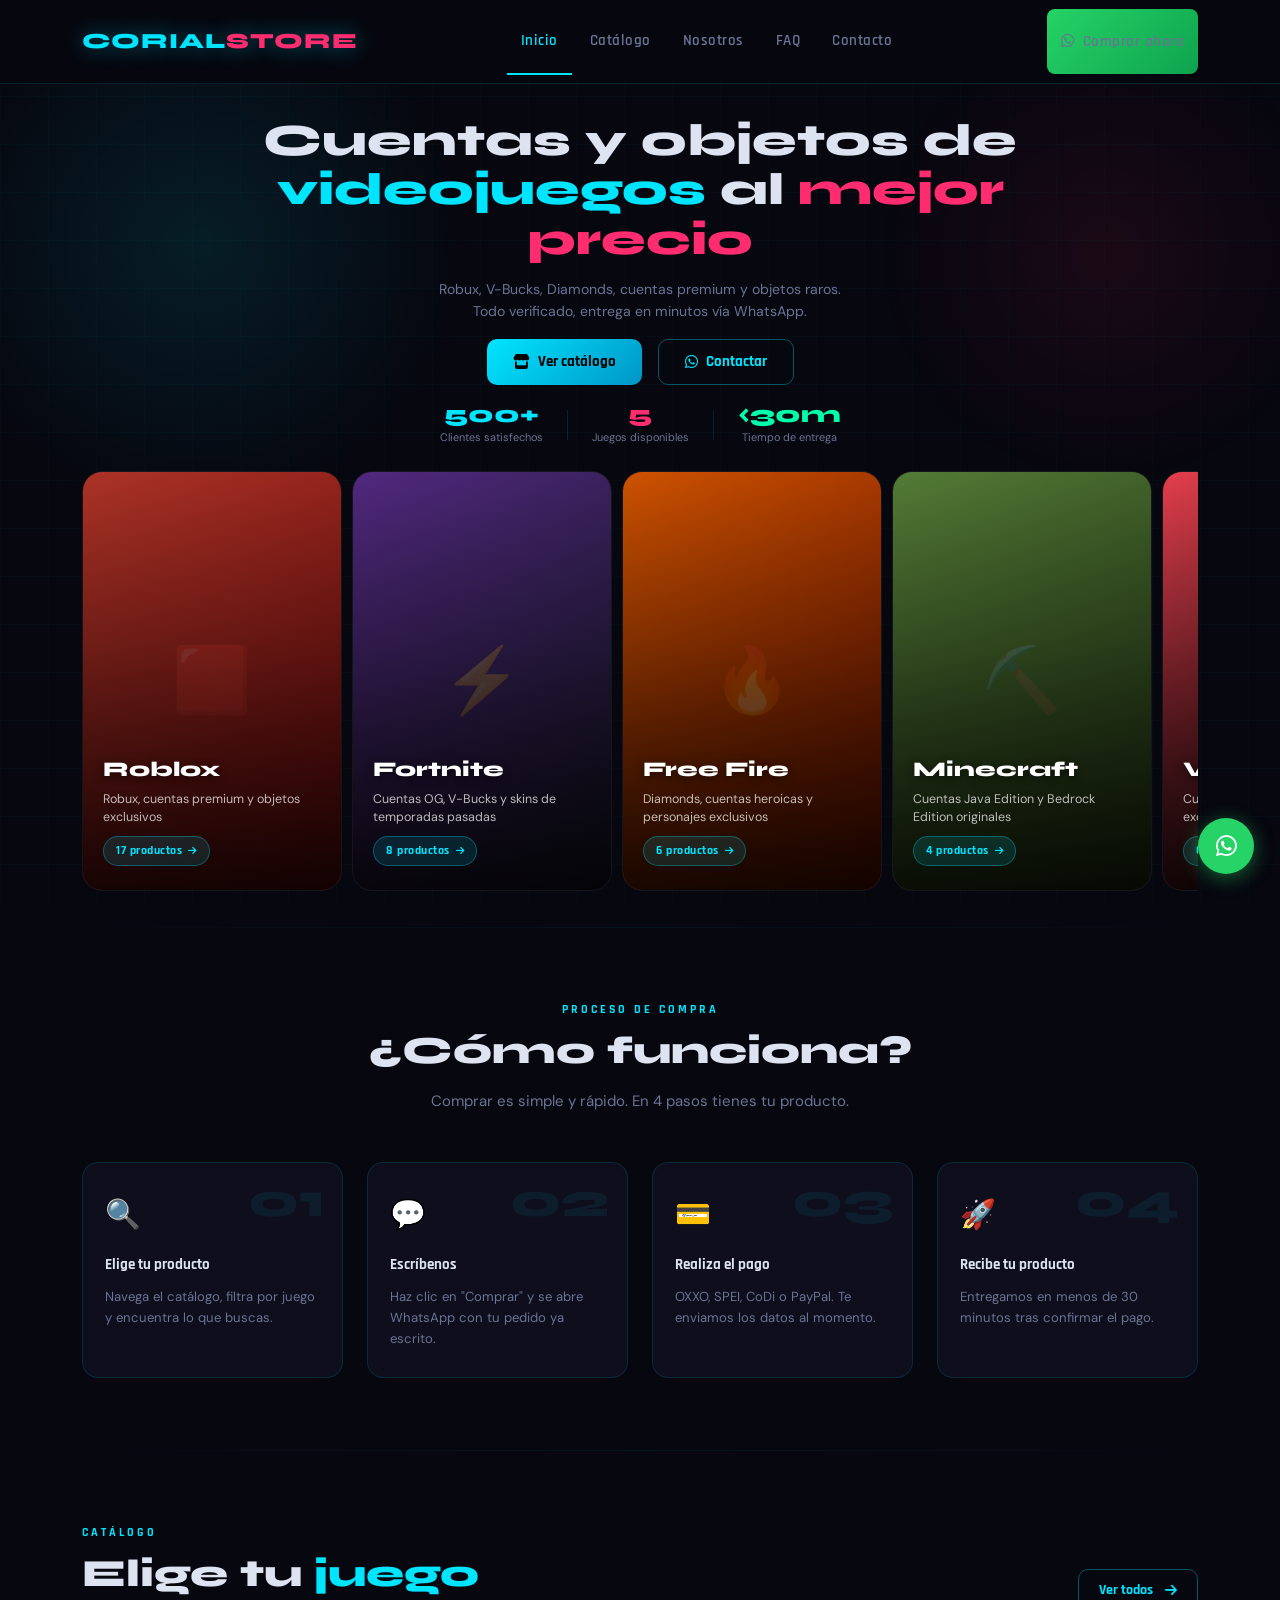
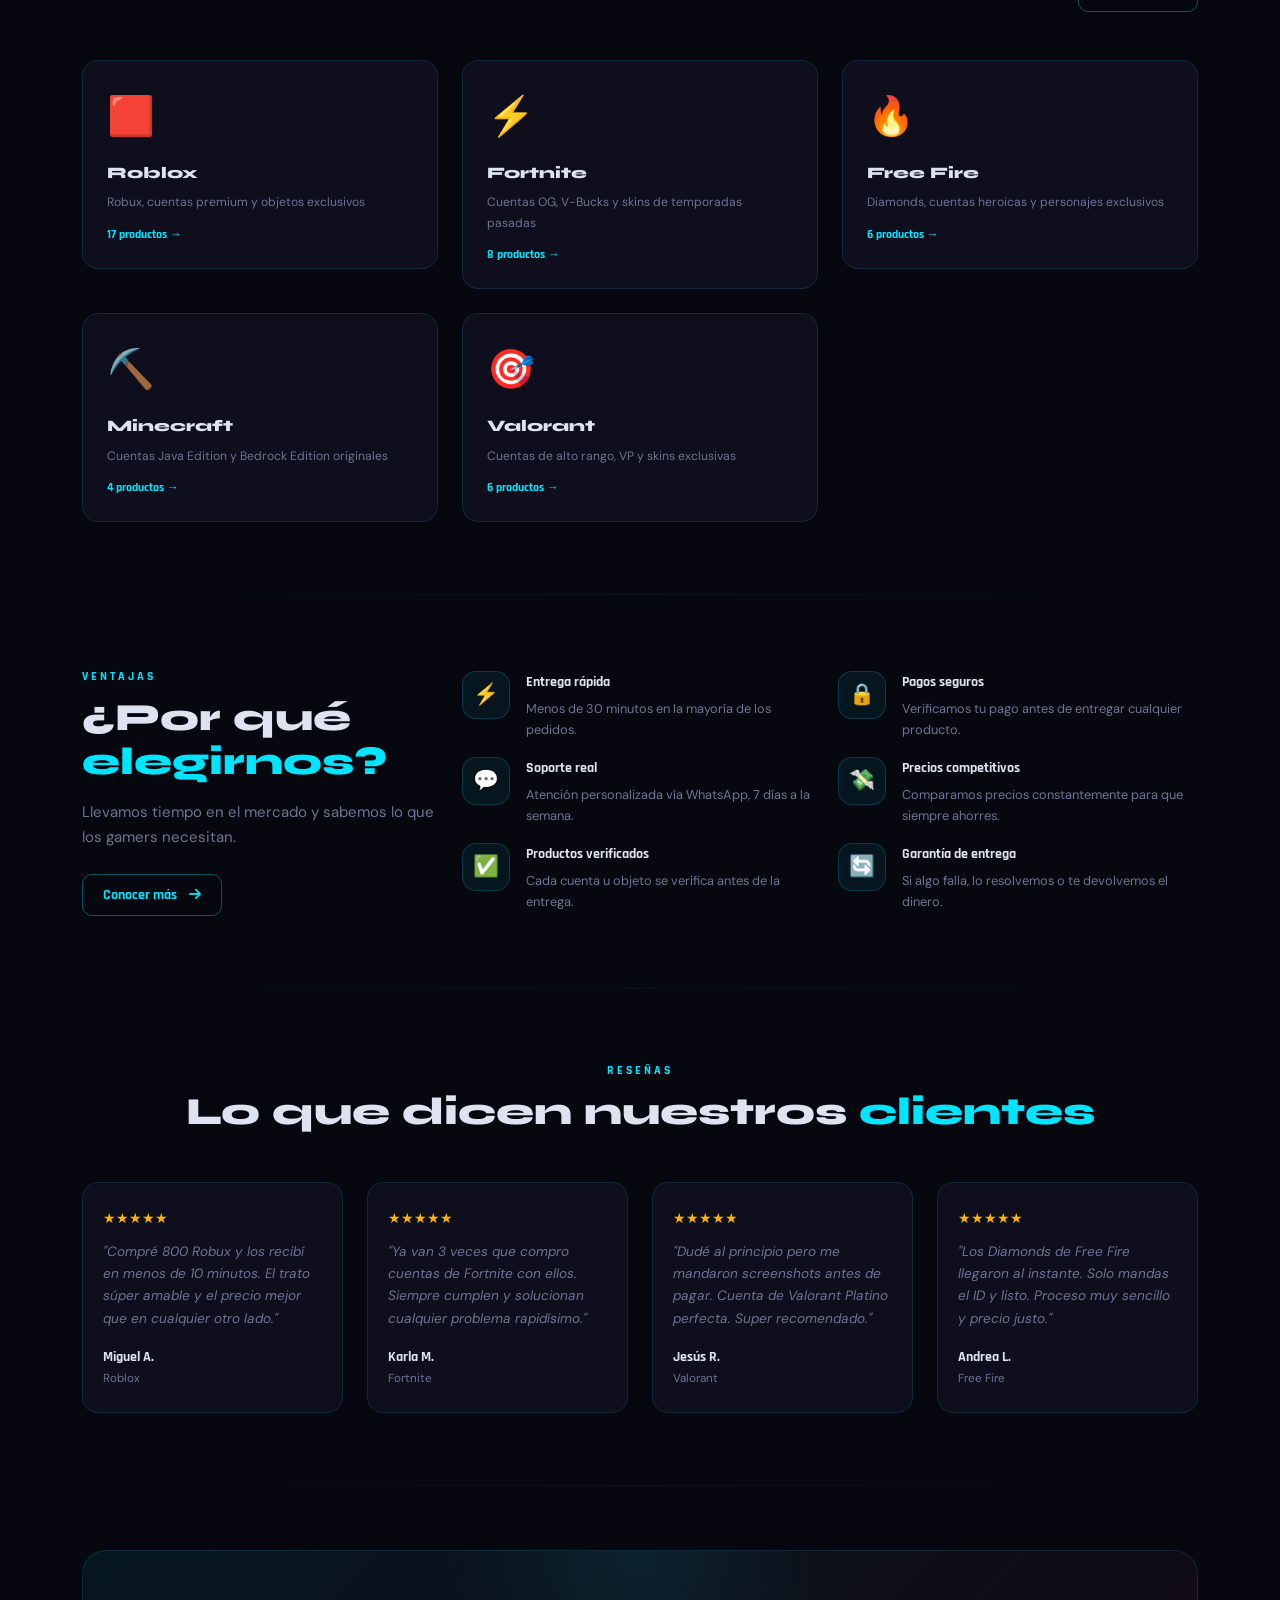
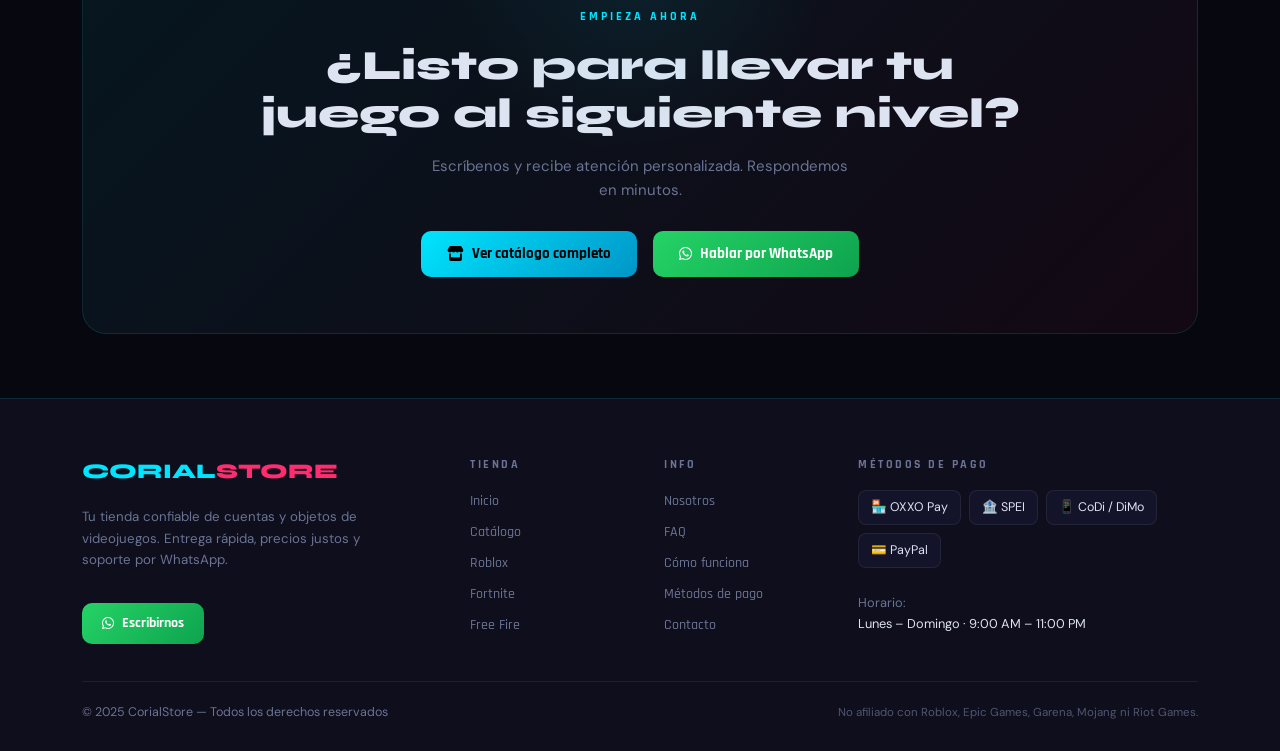
==== commit f292f507: "Cambio de tarjetas sliderbars y soluciones de contacto" ====
--- a/index.html
+++ b/index.html
@@ -8,81 +8,155 @@
   <link rel="stylesheet" href="https://cdnjs.cloudflare.com/ajax/libs/font-awesome/6.5.0/css/all.min.css"/>
   <link rel="stylesheet" href="shared.css"/>
   <style>
-    .hero { position:relative; padding:80px 0 70px; overflow:hidden; }
+    /* ============ HERO ============ */
+    .hero {
+      position: relative;
+      /* Subtract navbar height (~57px) so section fills viewport */
+      min-height: calc(100vh - 57px);
+      display: flex;
+      flex-direction: column;
+      justify-content: center;
+      padding: 28px 0 24px;
+      overflow: hidden;
+    }
     .hero-glow {
-      position:absolute; border-radius:50%; pointer-events:none;
-    }
-    .hero-glow-1 { top:-120px; left:-10%; width:600px; height:600px; background:radial-gradient(ellipse,rgba(0,229,255,0.1) 0%,transparent 65%); }
-    .hero-glow-2 { top:-60px;  right:-5%;  width:500px; height:500px; background:radial-gradient(ellipse,rgba(255,45,111,0.08) 0%,transparent 65%); }
-
+      position: absolute; border-radius: 50%; pointer-events: none;
+    }
+    .hero-glow-1 { top:-140px; left:-8%;  width:600px; height:600px; background:radial-gradient(ellipse,rgba(0,229,255,0.1) 0%,transparent 65%); }
+    .hero-glow-2 { top:-80px;  right:-6%; width:500px; height:500px; background:radial-gradient(ellipse,rgba(255,45,111,0.08) 0%,transparent 65%); }
+
+    /* Kicker badge */
     .hero-kicker {
-      display:inline-flex; align-items:center; gap:8px;
-      font-family:var(--font-ui); font-size:0.72rem; font-weight:700;
-      letter-spacing:3px; text-transform:uppercase; color:var(--cyan);
-      background:rgba(0,229,255,0.07); border:1px solid rgba(0,229,255,0.22);
-      border-radius:20px; padding:6px 16px; margin-bottom:22px;
-    }
-    .hero-kicker .dot { width:7px; height:7px; background:var(--cyan); border-radius:50%; animation:blink 1.5s infinite; flex-shrink:0; }
+      display: inline-flex; align-items: center; gap: 8px;
+      font-family: var(--font-ui); font-size: 0.7rem; font-weight: 700;
+      letter-spacing: 3px; text-transform: uppercase; color: var(--cyan);
+      background: rgba(0,229,255,0.07); border: 1px solid rgba(0,229,255,0.22);
+      border-radius: 20px; padding: 5px 14px; margin-bottom: 16px;
+    }
+    .hero-kicker .dot { width:6px; height:6px; background:var(--cyan); border-radius:50%; animation:blink 1.5s infinite; flex-shrink:0; }
     @keyframes blink { 0%,100%{opacity:1} 50%{opacity:0.3} }
 
+    /* Heading — smaller so it fits above cards in one screen */
     .hero h1 {
-      font-family:var(--font-head); font-size:clamp(2.2rem,4.5vw,3.8rem);
-      font-weight:800; line-height:1.1; color:var(--text); margin-bottom:20px;
-    }
-    .hero h1 em     { font-style:normal; color:var(--cyan); }
-    .hero h1 strong { font-style:normal; color:var(--pink); }
-    .hero-desc { font-size:0.97rem; color:var(--muted); max-width:480px; line-height:1.7; }
-
-    .hero-stats { display:flex; gap:32px; flex-wrap:wrap; margin-top:40px; }
-    .hero-stat-num   { font-family:var(--font-head); font-size:1.8rem; font-weight:800; line-height:1; }
-    .hero-stat-label { font-size:0.73rem; color:var(--muted); margin-top:3px; }
-
-    /* Game cards — siempre scroll horizontal (nunca compiten con el texto) */
-    .hero-games-grid {
-      display:flex; gap:14px;
-      overflow-x:auto; padding-bottom:10px;
-      scrollbar-width:thin; scrollbar-color:var(--cyan) transparent;
-    }
-    .hero-games-grid::-webkit-scrollbar { height:4px; }
-    .hero-games-grid::-webkit-scrollbar-thumb { background:var(--cyan); border-radius:2px; }
-
-    .game-card-hero {
-      min-width:200px; max-width:200px;
-      border-radius:18px; overflow:hidden;
-      border:1.5px solid var(--border); background:var(--bg2);
-      transition:transform 0.25s, border-color 0.25s, box-shadow 0.25s;
-      text-decoration:none; display:block; flex-shrink:0;
-    }
-    @media(max-width:575px) { .game-card-hero { min-width:160px; max-width:160px; } }
-    .game-card-hero:hover { transform:translateY(-6px); border-color:rgba(0,229,255,0.4); box-shadow:0 14px 40px rgba(0,0,0,0.4); }
-    .game-card-art {
-      height:110px; display:flex; align-items:center; justify-content:center;
-      font-size:3.2rem; position:relative; overflow:hidden;
-    }
-    .game-card-art::after { content:''; position:absolute; inset:0; background:linear-gradient(to bottom,transparent 40%,rgba(14,14,28,0.85) 100%); }
-    .game-card-body { padding:12px 14px 16px; }
-    .game-card-name  { font-family:var(--font-head); font-size:0.9rem; font-weight:800; color:var(--text); margin-bottom:3px; }
-    .game-card-sub   { font-size:0.7rem; color:var(--muted); }
-    .game-card-count { font-family:var(--font-ui); font-size:0.68rem; font-weight:700; color:var(--cyan); letter-spacing:1px; margin-top:8px; }
-
-    /* Steps */
+      font-family: var(--font-head);
+      font-size: clamp(1.8rem, 3.5vw, 3rem);
+      font-weight: 800; line-height: 1.1;
+      color: var(--text); margin-bottom: 14px;
+    }
+    .hero h1 em     { font-style: normal; color: var(--cyan); }
+    .hero h1 strong { font-style: normal; color: var(--pink); }
+    .hero-desc { font-size: 0.88rem; color: var(--muted); line-height: 1.6; margin-bottom: 0; }
+
+    /* Stats row */
+    .hero-stats {
+      display: flex; gap: 24px; flex-wrap: wrap;
+      margin-top: 18px; margin-bottom: 0;
+      align-items: center;
+    }
+    .hero-stats .divider { width:1px; height:30px; background:var(--border); }
+    .hero-stat-num   { font-family:var(--font-head); font-size:1.5rem; font-weight:800; line-height:1; }
+    .hero-stat-label { font-size:0.68rem; color:var(--muted); margin-top:2px; }
+
+    /* ============ GAME SLIDER CARDS ============ */
+    .game-slider-wrap {
+      display: flex;
+      gap: 10px;
+      overflow-x: auto;
+      padding-bottom: 8px;
+      scrollbar-width: thin;
+      scrollbar-color: rgba(0,229,255,0.4) transparent;
+    }
+    .game-slider-wrap::-webkit-scrollbar { height: 3px; }
+    .game-slider-wrap::-webkit-scrollbar-thumb { background: rgba(0,229,255,0.4); border-radius: 2px; }
+
+    .gcard {
+      flex-shrink: 0;
+      /* Each card takes ~1/5 of container width, min 200px */
+      width: calc(20% - 6px);
+      min-width: 260px;
+      height: 420px;
+      border-radius: 20px;
+      overflow: hidden;
+      position: relative;
+      text-decoration: none;
+      border: 1.5px solid rgba(255,255,255,0.06);
+      transition: transform 0.28s, border-color 0.28s, box-shadow 0.28s;
+      display: block;
+    }
+    .gcard:hover {
+      transform: translateY(-8px) scale(1.02);
+      border-color: rgba(0,229,255,0.5);
+      box-shadow: 0 20px 60px rgba(0,0,0,0.6);
+    }
+
+    /* Background image fills the card */
+    .gcard-bg {
+      position: absolute; inset: 0;
+      background-size: cover;
+      background-position: center;
+      transition: transform 0.4s;
+    }
+    .gcard:hover .gcard-bg { transform: scale(1.06); }
+
+    /* Dark gradient overlay so text is readable */
+    .gcard-overlay {
+      position: absolute; inset: 0;
+      background: linear-gradient(
+        to bottom,
+        rgba(0,0,0,0.1) 0%,
+        rgba(0,0,0,0.35) 40%,
+        rgba(0,0,0,0.85) 100%
+      );
+    }
+
+    /* Content at the bottom of the card */
+    .gcard-body {
+      position: absolute;
+      bottom: 0; left: 0; right: 0;
+      padding: 20px 20px 24px;
+    }
+    .gcard-name {
+      font-family: var(--font-head);
+      font-size: 1.3rem; font-weight: 800;
+      color: #fff; margin-bottom: 4px;
+      text-shadow: 0 2px 8px rgba(0,0,0,0.6);
+    }
+    .gcard-sub {
+      font-size: 0.78rem; color: rgba(255,255,255,0.72);
+      line-height: 1.4; margin-bottom: 10px;
+    }
+    .gcard-cta {
+      display: inline-flex; align-items: center; gap: 6px;
+      font-family: var(--font-ui); font-size: 0.75rem; font-weight: 700;
+      color: var(--cyan); letter-spacing: 0.5px;
+      background: rgba(0,229,255,0.12);
+      border: 1px solid rgba(0,229,255,0.3);
+      border-radius: 20px; padding: 4px 12px;
+      transition: background 0.2s;
+    }
+    .gcard:hover .gcard-cta { background: rgba(0,229,255,0.22); }
+
+    @media (max-width: 767px) {
+      .hero { min-height: auto; padding: 32px 0 28px; }
+      .gcard { min-width: 220px; height: 340px; width: 220px; }
+      .hero h1 { font-size: clamp(1.6rem, 6vw, 2.2rem); }
+    }
+
+    /* ============ REST OF SECTIONS ============ */
     .step-card { position:relative; background:var(--bg2); border:1px solid var(--border); border-radius:16px; padding:28px 22px; height:100%; }
     .step-num   { font-family:var(--font-head); font-size:3rem; font-weight:800; color:rgba(0,229,255,0.07); position:absolute; top:14px; right:18px; line-height:1; }
     .step-icon  { font-size:1.8rem; margin-bottom:14px; }
     .step-title { font-family:var(--font-ui); font-size:0.95rem; font-weight:700; color:var(--text); margin-bottom:8px; }
     .step-desc  { font-size:0.82rem; color:var(--muted); line-height:1.6; }
 
-    /* Features */
     .feat-icon { width:48px; height:48px; border-radius:14px; background:rgba(0,229,255,0.07); border:1px solid rgba(0,229,255,0.18); display:flex; align-items:center; justify-content:center; font-size:1.3rem; flex-shrink:0; }
 
-    /* Testimonials */
     .test-card { background:var(--bg2); border:1px solid var(--border); border-radius:16px; padding:24px 20px; height:100%; }
     .test-stars  { color:var(--amber); font-size:0.88rem; margin-bottom:10px; }
     .test-text   { font-size:0.85rem; color:var(--muted); line-height:1.65; font-style:italic; }
     .test-author { margin-top:14px; font-family:var(--font-ui); font-weight:700; font-size:0.85rem; color:var(--text); }
     .test-game   { font-size:0.73rem; color:var(--muted); }
 
-    /* CTA */
     .cta-banner {
       background:linear-gradient(135deg,rgba(0,229,255,0.07) 0%,rgba(255,45,111,0.05) 100%);
       border:1px solid var(--border); border-radius:24px; padding:56px 36px;
@@ -99,27 +173,27 @@
   <div class="hero-glow hero-glow-1"></div>
   <div class="hero-glow hero-glow-2"></div>
   <div class="container">
-    <!-- Texto centrado, ancho completo -->
-    <div class="row justify-content-center text-center text-md-start">
-      <div class="col-lg-8 fade-up">
-        <div class="hero-kicker" style="margin:0 auto 22px;"><span class="dot"></span> Tienda Online Gaming</div>
-        <h1>Cuentas y objetos de <em>videojuegos</em><br>al <strong>mejor precio</strong></h1>
-        <p class="hero-desc" style="margin:0 auto;">Robux, V-Bucks, Diamonds, cuentas premium y objetos raros. Todo verificado, entrega en minutos vía WhatsApp.</p>
-        <div class="d-flex gap-3 mt-4 flex-wrap justify-content-center justify-content-md-start fade-up fade-up-2">
+
+    <!-- Texto + stats compactos -->
+    <div class="row justify-content-center text-center mb-4">
+      <div class="col-lg-9 fade-up">
+        <h1>Cuentas y objetos de <em>videojuegos</em> al <strong>mejor precio</strong></h1>
+        <p class="hero-desc">Robux, V-Bucks, Diamonds, cuentas premium y objetos raros.<br>Todo verificado, entrega en minutos vía WhatsApp.</p>
+        <div class="d-flex gap-3 mt-3 mb-3 flex-wrap justify-content-center fade-up fade-up-2">
           <a href="catalogo.html" class="btn-cs-primary"><i class="fas fa-store"></i> Ver catálogo</a>
           <a href="contacto.html" class="btn-cs-ghost"><i class="fab fa-whatsapp"></i> Contactar</a>
         </div>
-        <div class="hero-stats justify-content-center justify-content-md-start fade-up fade-up-3">
+        <div class="hero-stats justify-content-center fade-up fade-up-3">
           <div>
             <div class="hero-stat-num" style="color:var(--cyan)">500+</div>
             <div class="hero-stat-label">Clientes satisfechos</div>
           </div>
-          <div style="width:1px;background:var(--border)"></div>
+          <div class="divider"></div>
           <div>
             <div class="hero-stat-num" style="color:var(--pink)">5</div>
             <div class="hero-stat-label">Juegos disponibles</div>
           </div>
-          <div style="width:1px;background:var(--border)"></div>
+          <div class="divider"></div>
           <div>
             <div class="hero-stat-num" style="color:var(--green)">‹30m</div>
             <div class="hero-stat-label">Tiempo de entrega</div>
@@ -128,12 +202,9 @@
       </div>
     </div>
 
-    <!-- Tarjetas de juegos en scroll horizontal, debajo del texto -->
-    <div class="row mt-5">
-      <div class="col-12 fade-up fade-up-2">
-        <div class="hero-games-grid" id="heroCards"></div>
-      </div>
-    </div>
+    <!-- Tarjetas grandes con imagen de fondo -->
+    <div class="game-slider-wrap fade-up fade-up-2" id="heroCards"></div>
+
   </div>
 </section>
 
@@ -227,19 +298,33 @@
 <script>
   CS.init('home');
 
-  // Hero game cards
+  // Imágenes de fondo reales para cada juego (Wikimedia / dominio público)
+  const GAME_IMGS = {
+    roblox:    'https://upload.wikimedia.org/wikipedia/commons/thumb/4/4b/Roblox%27s_icon.png/240px-Roblox%27s_icon.png',
+    fortnite:  'https://upload.wikimedia.org/wikipedia/commons/thumb/6/6e/Fortnite_wordmark.svg/320px-Fortnite_wordmark.svg.png',
+    freefire:  'https://upload.wikimedia.org/wikipedia/en/thumb/a/a4/Free_Fire_logo.png/250px-Free_Fire_logo.png',
+    minecraft: 'https://upload.wikimedia.org/wikipedia/en/thumb/5/51/Minecraft_cover.png/250px-Minecraft_cover.png',
+    valorant:  'https://upload.wikimedia.org/wikipedia/commons/thumb/f/fc/Valorant_logo_-_pink_color_version.svg/320px-Valorant_logo_-_pink_color_version.svg.png',
+  };
+
+  // Hero game cards — tarjetas grandes con imagen de fondo
   const heroEl = document.getElementById('heroCards');
   GAMES.forEach((g,i) => {
     const total = g.categories.reduce((a,c)=>a+c.products.length,0);
+    const imgUrl = GAME_IMGS[g.id];
     heroEl.innerHTML += `
-      <a href="catalogo.html?juego=${g.id}" class="game-card-hero fade-up fade-up-${(i%4)+1}">
-        <div class="game-card-art" style="background:linear-gradient(135deg,${g.color},${g.color2})">
-          <span style="position:relative;z-index:1">${g.emoji}</span>
-        </div>
-        <div class="game-card-body">
-          <div class="game-card-name">${g.name}</div>
-          <div class="game-card-sub">${g.tagline}</div>
-          <div class="game-card-count">${total} productos →</div>
+      <a href="catalogo.html?juego=${g.id}" class="gcard fade-up fade-up-${(i%4)+1}">
+        <div class="gcard-bg" style="background:linear-gradient(135deg,${g.color},${g.color2});">
+          ${imgUrl ? `<img src="${imgUrl}" alt="${g.name}"
+            style="position:absolute;inset:0;width:100%;height:100%;object-fit:cover;object-position:center;opacity:0.7;mix-blend-mode:luminosity;"
+            onerror="this.style.display='none'"/>` : ''}
+          <div style="position:absolute;inset:0;display:flex;align-items:center;justify-content:center;font-size:4rem;opacity:0.3">${g.emoji}</div>
+        </div>
+        <div class="gcard-overlay"></div>
+        <div class="gcard-body">
+          <div class="gcard-name">${g.name}</div>
+          <div class="gcard-sub">${g.tagline}</div>
+          <div class="gcard-cta">${total} productos <i class="fas fa-arrow-right" style="font-size:0.6rem"></i></div>
         </div>
       </a>`;
   });
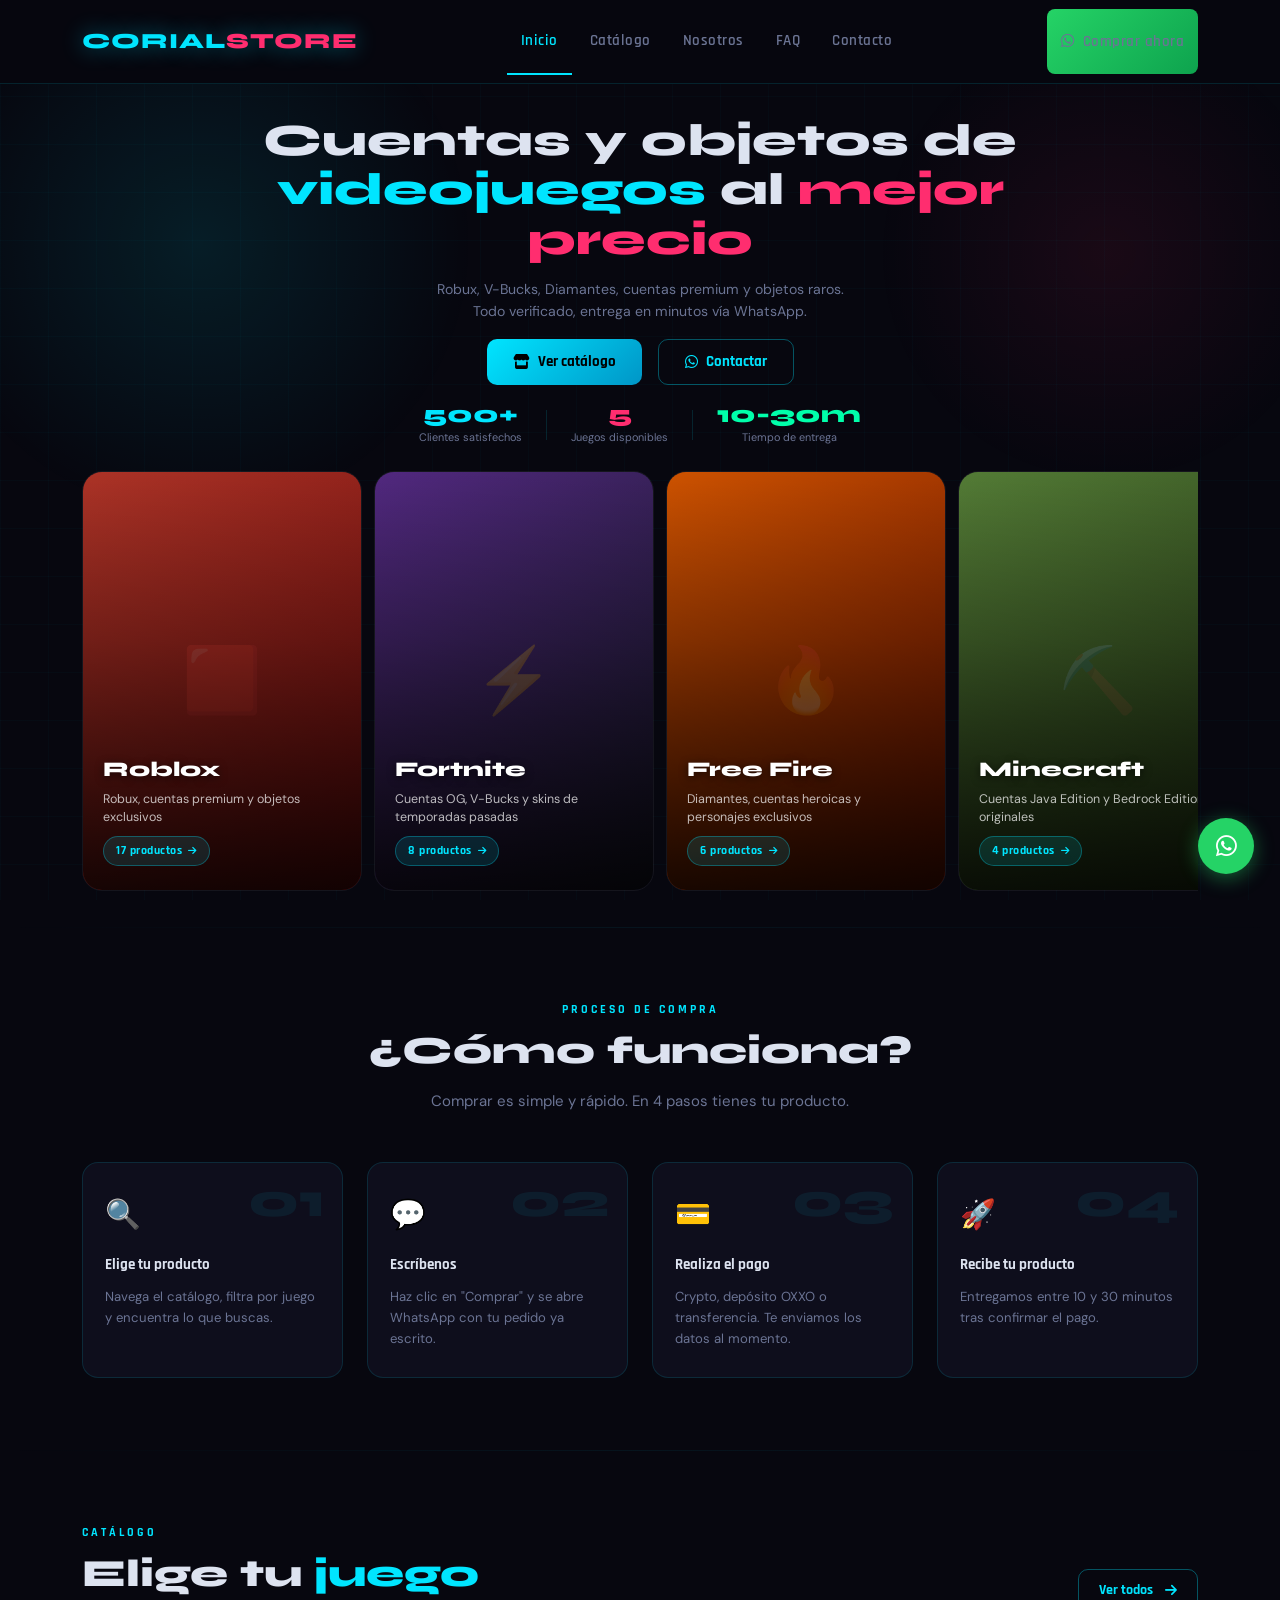
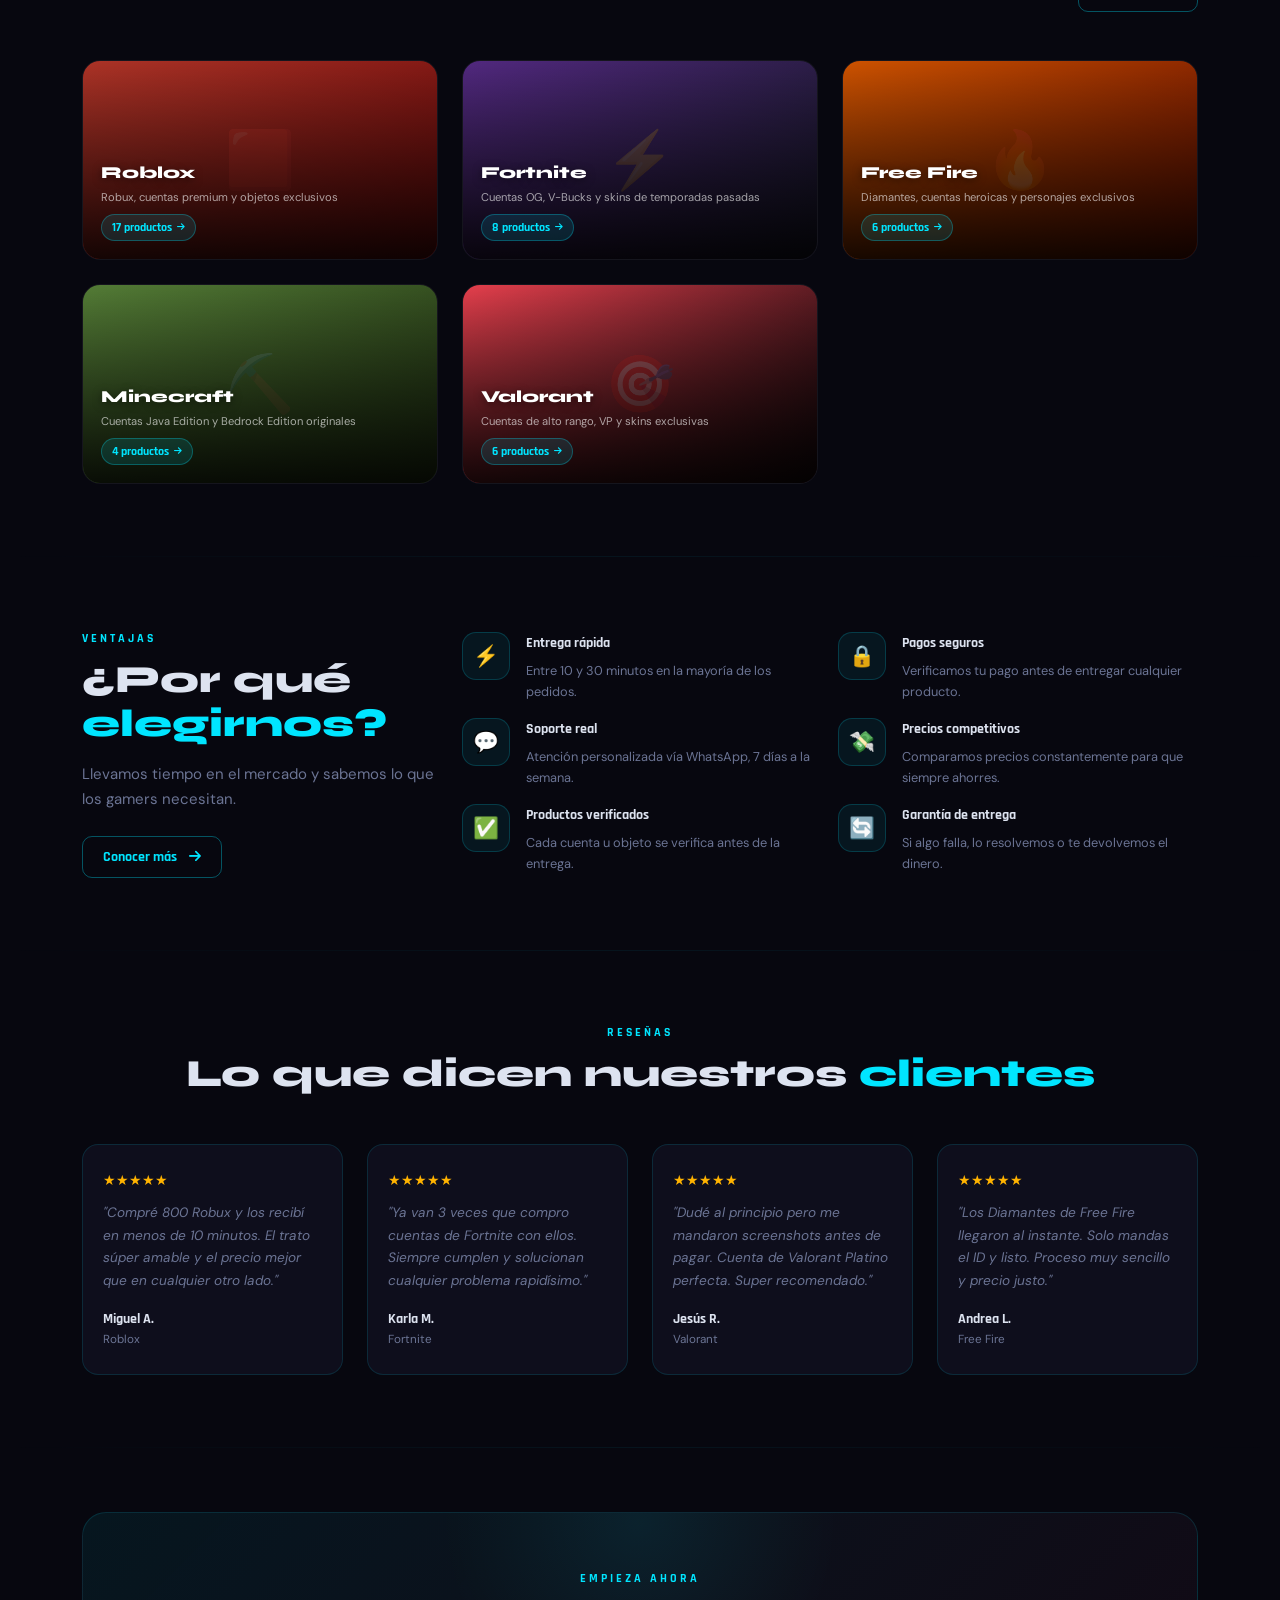
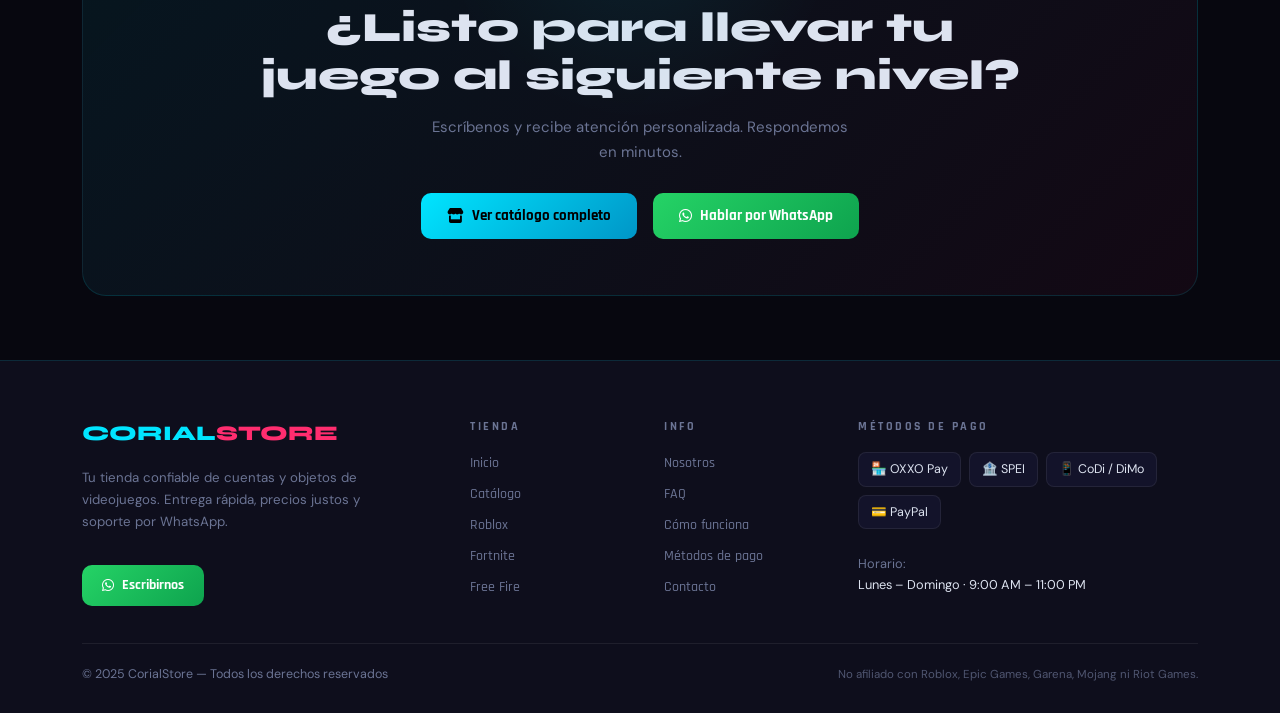
==== commit 562d76ac: "Prueba" ====
--- a/index.html
+++ b/index.html
@@ -60,7 +60,7 @@
     /* ============ GAME SLIDER CARDS ============ */
     .game-slider-wrap {
       display: flex;
-      gap: 10px;
+      gap: 12px;
       overflow-x: auto;
       padding-bottom: 8px;
       scrollbar-width: thin;
@@ -72,8 +72,8 @@
     .gcard {
       flex-shrink: 0;
       /* Each card takes ~1/5 of container width, min 200px */
-      width: calc(20% - 6px);
-      min-width: 260px;
+      width: calc(20% - 8px);
+      min-width: 280px;
       height: 420px;
       border-radius: 20px;
       overflow: hidden;
@@ -138,7 +138,7 @@
 
     @media (max-width: 767px) {
       .hero { min-height: auto; padding: 32px 0 28px; }
-      .gcard { min-width: 220px; height: 340px; width: 220px; }
+      .gcard { min-width: 240px; height: 340px; width: 240px; }
       .hero h1 { font-size: clamp(1.6rem, 6vw, 2.2rem); }
     }
 
@@ -163,6 +163,52 @@
       text-align:center; position:relative; overflow:hidden;
     }
     .cta-banner::before { content:''; position:absolute; top:-50%; left:50%; transform:translateX(-50%); width:400px; height:400px; border-radius:50%; background:radial-gradient(ellipse,rgba(0,229,255,0.08) 0%,transparent 70%); pointer-events:none; }
+
+    /* ---- Tarjetas "Elige tu juego" con imagen de fondo ---- */
+    .jcard {
+      position: relative;
+      height: 200px;
+      border-radius: 18px;
+      overflow: hidden;
+      text-decoration: none;
+      display: block;
+      border: 1.5px solid rgba(255,255,255,0.06);
+      transition: transform 0.28s, border-color 0.28s, box-shadow 0.28s;
+    }
+    .jcard:hover {
+      transform: translateY(-6px) scale(1.02);
+      border-color: rgba(0,229,255,0.45);
+      box-shadow: 0 16px 48px rgba(0,0,0,0.55);
+    }
+    .jcard-bg {
+      position: absolute; inset: 0;
+      background-size: cover; background-position: center;
+      transition: transform 0.4s;
+    }
+    .jcard:hover .jcard-bg { transform: scale(1.07); }
+    .jcard-overlay {
+      position: absolute; inset: 0;
+      background: linear-gradient(to bottom, rgba(0,0,0,0.1) 0%, rgba(0,0,0,0.45) 45%, rgba(0,0,0,0.88) 100%);
+    }
+    .jcard-body {
+      position: absolute; bottom: 0; left: 0; right: 0;
+      padding: 16px 18px 18px;
+    }
+    .jcard-name {
+      font-family: var(--font-head); font-size: 1.05rem; font-weight: 800;
+      color: #fff; margin-bottom: 3px;
+      text-shadow: 0 2px 8px rgba(0,0,0,0.5);
+    }
+    .jcard-sub  { font-size: 0.7rem; color: rgba(255,255,255,0.62); margin-bottom: 8px; line-height:1.4; }
+    .jcard-count {
+      display: inline-flex; align-items: center; gap: 5px;
+      font-family: var(--font-ui); font-size: 0.72rem; font-weight: 700;
+      color: var(--cyan);
+      background: rgba(0,229,255,0.12); border: 1px solid rgba(0,229,255,0.28);
+      border-radius: 20px; padding: 3px 10px;
+      transition: background 0.2s;
+    }
+    .jcard:hover .jcard-count { background: rgba(0,229,255,0.22); }
   </style>
 </head>
 <body>
@@ -178,7 +224,7 @@
     <div class="row justify-content-center text-center mb-4">
       <div class="col-lg-9 fade-up">
         <h1>Cuentas y objetos de <em>videojuegos</em> al <strong>mejor precio</strong></h1>
-        <p class="hero-desc">Robux, V-Bucks, Diamonds, cuentas premium y objetos raros.<br>Todo verificado, entrega en minutos vía WhatsApp.</p>
+        <p class="hero-desc">Robux, V-Bucks, Diamantes, cuentas premium y objetos raros.<br>Todo verificado, entrega en minutos vía WhatsApp.</p>
         <div class="d-flex gap-3 mt-3 mb-3 flex-wrap justify-content-center fade-up fade-up-2">
           <a href="catalogo.html" class="btn-cs-primary"><i class="fas fa-store"></i> Ver catálogo</a>
           <a href="contacto.html" class="btn-cs-ghost"><i class="fab fa-whatsapp"></i> Contactar</a>
@@ -195,7 +241,7 @@
           </div>
           <div class="divider"></div>
           <div>
-            <div class="hero-stat-num" style="color:var(--green)">‹30m</div>
+            <div class="hero-stat-num" style="color:var(--green)">10-30m</div>
             <div class="hero-stat-label">Tiempo de entrega</div>
           </div>
         </div>
@@ -221,8 +267,8 @@
     <div class="row g-4">
       <div class="col-sm-6 col-lg-3"><div class="step-card fade-up fade-up-1"><div class="step-num">01</div><div class="step-icon">🔍</div><div class="step-title">Elige tu producto</div><div class="step-desc">Navega el catálogo, filtra por juego y encuentra lo que buscas.</div></div></div>
       <div class="col-sm-6 col-lg-3"><div class="step-card fade-up fade-up-2"><div class="step-num">02</div><div class="step-icon">💬</div><div class="step-title">Escríbenos</div><div class="step-desc">Haz clic en "Comprar" y se abre WhatsApp con tu pedido ya escrito.</div></div></div>
-      <div class="col-sm-6 col-lg-3"><div class="step-card fade-up fade-up-3"><div class="step-num">03</div><div class="step-icon">💳</div><div class="step-title">Realiza el pago</div><div class="step-desc">OXXO, SPEI, CoDi o PayPal. Te enviamos los datos al momento.</div></div></div>
-      <div class="col-sm-6 col-lg-3"><div class="step-card fade-up fade-up-4"><div class="step-num">04</div><div class="step-icon">🚀</div><div class="step-title">Recibe tu producto</div><div class="step-desc">Entregamos en menos de 30 minutos tras confirmar el pago.</div></div></div>
+      <div class="col-sm-6 col-lg-3"><div class="step-card fade-up fade-up-3"><div class="step-num">03</div><div class="step-icon">💳</div><div class="step-title">Realiza el pago</div><div class="step-desc">Crypto, depósito OXXO o transferencia. Te enviamos los datos al momento.</div></div></div>
+      <div class="col-sm-6 col-lg-3"><div class="step-card fade-up fade-up-4"><div class="step-num">04</div><div class="step-icon">🚀</div><div class="step-title">Recibe tu producto</div><div class="step-desc">Entregamos entre 10 y 30 minutos tras confirmar el pago.</div></div></div>
     </div>
   </div>
 </section>
@@ -299,12 +345,24 @@
   CS.init('home');
 
   // Imágenes de fondo reales para cada juego (Wikimedia / dominio público)
+/* ============================================================
+     IMÁGENES DE FONDO — CONFIGURACIÓN MANUAL
+     ============================================================
+     Pon aquí la ruta o URL de tu imagen para cada juego.
+     Ejemplos:
+       './img/roblox.jpg'       ← imagen local en carpeta img/
+       './img/fortnite.png'
+       'https://tu-sitio.com/imagen.jpg'  ← URL externa
+
+     Si dejas el valor como cadena vacía '' se mostrará
+     solo el color de fondo del juego sin imagen.
+  ============================================================ */
   const GAME_IMGS = {
-    roblox:    'https://upload.wikimedia.org/wikipedia/commons/thumb/4/4b/Roblox%27s_icon.png/240px-Roblox%27s_icon.png',
-    fortnite:  'https://upload.wikimedia.org/wikipedia/commons/thumb/6/6e/Fortnite_wordmark.svg/320px-Fortnite_wordmark.svg.png',
-    freefire:  'https://upload.wikimedia.org/wikipedia/en/thumb/a/a4/Free_Fire_logo.png/250px-Free_Fire_logo.png',
-    minecraft: 'https://upload.wikimedia.org/wikipedia/en/thumb/5/51/Minecraft_cover.png/250px-Minecraft_cover.png',
-    valorant:  'https://upload.wikimedia.org/wikipedia/commons/thumb/f/fc/Valorant_logo_-_pink_color_version.svg/320px-Valorant_logo_-_pink_color_version.svg.png',
+    roblox:    '',   // ← pon tu imagen de Roblox aquí
+    fortnite:  '',   // ← pon tu imagen de Fortnite aquí
+    freefire:  '',   // ← pon tu imagen de Free Fire aquí
+    minecraft: '',   // ← pon tu imagen de Minecraft aquí
+    valorant:  '',   // ← pon tu imagen de Valorant aquí
   };
 
   // Hero game cards — tarjetas grandes con imagen de fondo
@@ -333,20 +391,29 @@
   const gamesEl = document.getElementById('gamesGrid');
   GAMES.forEach((g,i) => {
     const total = g.categories.reduce((a,c)=>a+c.products.length,0);
+    const imgUrl = GAME_IMGS[g.id];
     gamesEl.innerHTML += `
       <div class="col-6 col-md-4">
-        <a href="catalogo.html?juego=${g.id}" class="cs-card d-block text-decoration-none p-4 fade-up fade-up-${(i%4)+1}">
-          <div style="font-size:2.4rem;margin-bottom:12px">${g.emoji}</div>
-          <div style="font-family:var(--font-head);font-size:1rem;font-weight:800;color:var(--text);margin-bottom:6px">${g.name}</div>
-          <div style="font-size:0.76rem;color:var(--muted);margin-bottom:12px">${g.tagline}</div>
-          <div style="font-family:var(--font-ui);font-size:0.73rem;font-weight:700;color:var(--cyan)">${total} productos →</div>
+        <a href="catalogo.html?juego=${g.id}" class="jcard fade-up fade-up-${(i%4)+1}">
+          <div class="jcard-bg" style="background:linear-gradient(135deg,${g.color},${g.color2});">
+            ${imgUrl ? `<img src="${imgUrl}" alt="${g.name}"
+              style="position:absolute;inset:0;width:100%;height:100%;object-fit:cover;object-position:center;opacity:0.65;mix-blend-mode:luminosity;"
+              onerror="this.style.display='none'"/>` : ''}
+            <div style="position:absolute;inset:0;display:flex;align-items:center;justify-content:center;font-size:3.5rem;opacity:0.25">${g.emoji}</div>
+          </div>
+          <div class="jcard-overlay"></div>
+          <div class="jcard-body">
+            <div class="jcard-name">${g.name}</div>
+            <div class="jcard-sub">${g.tagline}</div>
+            <div class="jcard-count">${total} productos <i class="fas fa-arrow-right" style="font-size:0.55rem"></i></div>
+          </div>
         </a>
       </div>`;
   });
 
   // Features
   [
-    {icon:'⚡',title:'Entrega rápida',      desc:'Menos de 30 minutos en la mayoría de los pedidos.'},
+    {icon:'⚡',title:'Entrega rápida',      desc:'Entre 10 y 30 minutos en la mayoría de los pedidos.'},
     {icon:'🔒',title:'Pagos seguros',       desc:'Verificamos tu pago antes de entregar cualquier producto.'},
     {icon:'💬',title:'Soporte real',        desc:'Atención personalizada vía WhatsApp, 7 días a la semana.'},
     {icon:'💸',title:'Precios competitivos',desc:'Comparamos precios constantemente para que siempre ahorres.'},
@@ -370,7 +437,7 @@
     {text:'Compré 800 Robux y los recibí en menos de 10 minutos. El trato súper amable y el precio mejor que en cualquier otro lado.',  author:'Miguel A.',  game:'Roblox',   stars:5},
     {text:'Ya van 3 veces que compro cuentas de Fortnite con ellos. Siempre cumplen y solucionan cualquier problema rapidísimo.',       author:'Karla M.',   game:'Fortnite',  stars:5},
     {text:'Dudé al principio pero me mandaron screenshots antes de pagar. Cuenta de Valorant Platino perfecta. Super recomendado.',     author:'Jesús R.',   game:'Valorant',  stars:5},
-    {text:'Los Diamonds de Free Fire llegaron al instante. Solo mandas el ID y listo. Proceso muy sencillo y precio justo.',            author:'Andrea L.',  game:'Free Fire', stars:5},
+    {text:'Los Diamantes de Free Fire llegaron al instante. Solo mandas el ID y listo. Proceso muy sencillo y precio justo.',            author:'Andrea L.',  game:'Free Fire', stars:5},
   ].forEach((t,i) => {
     document.getElementById('testGrid').innerHTML += `
       <div class="col-md-6 col-lg-3">
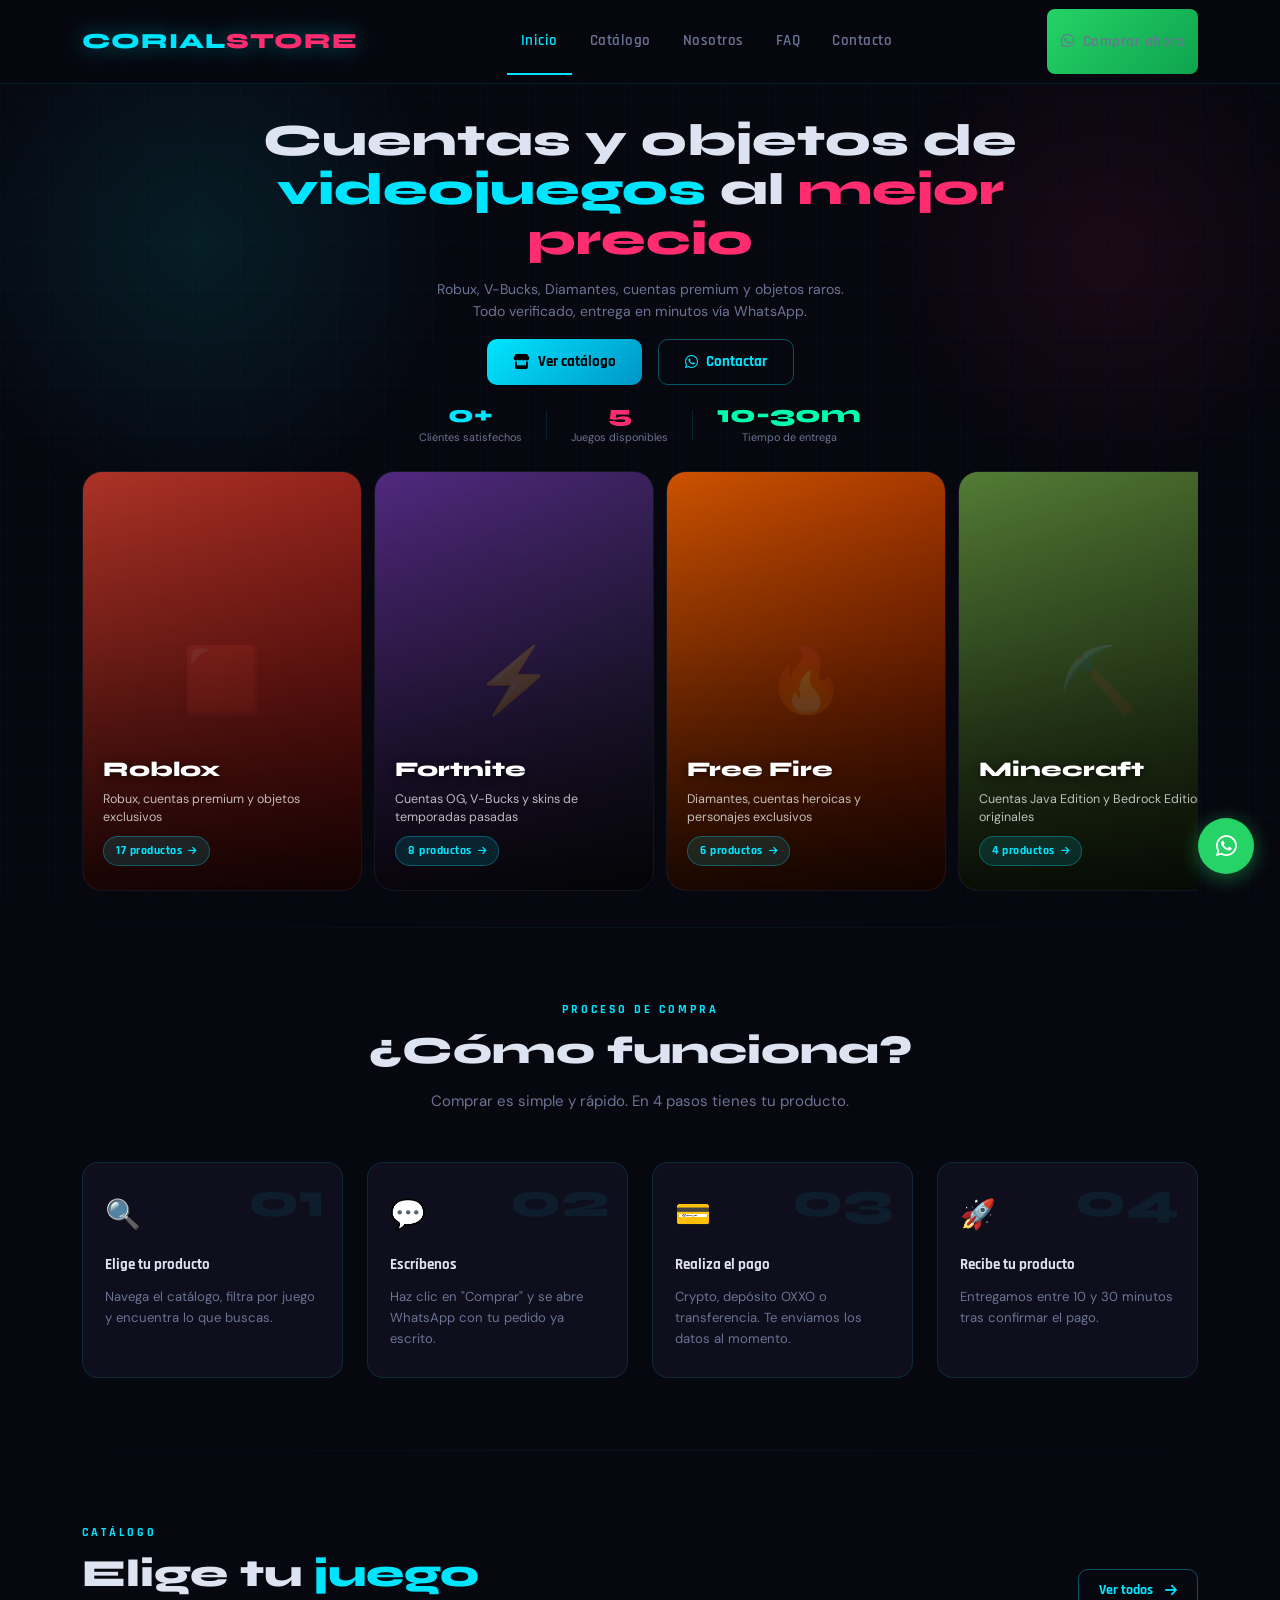
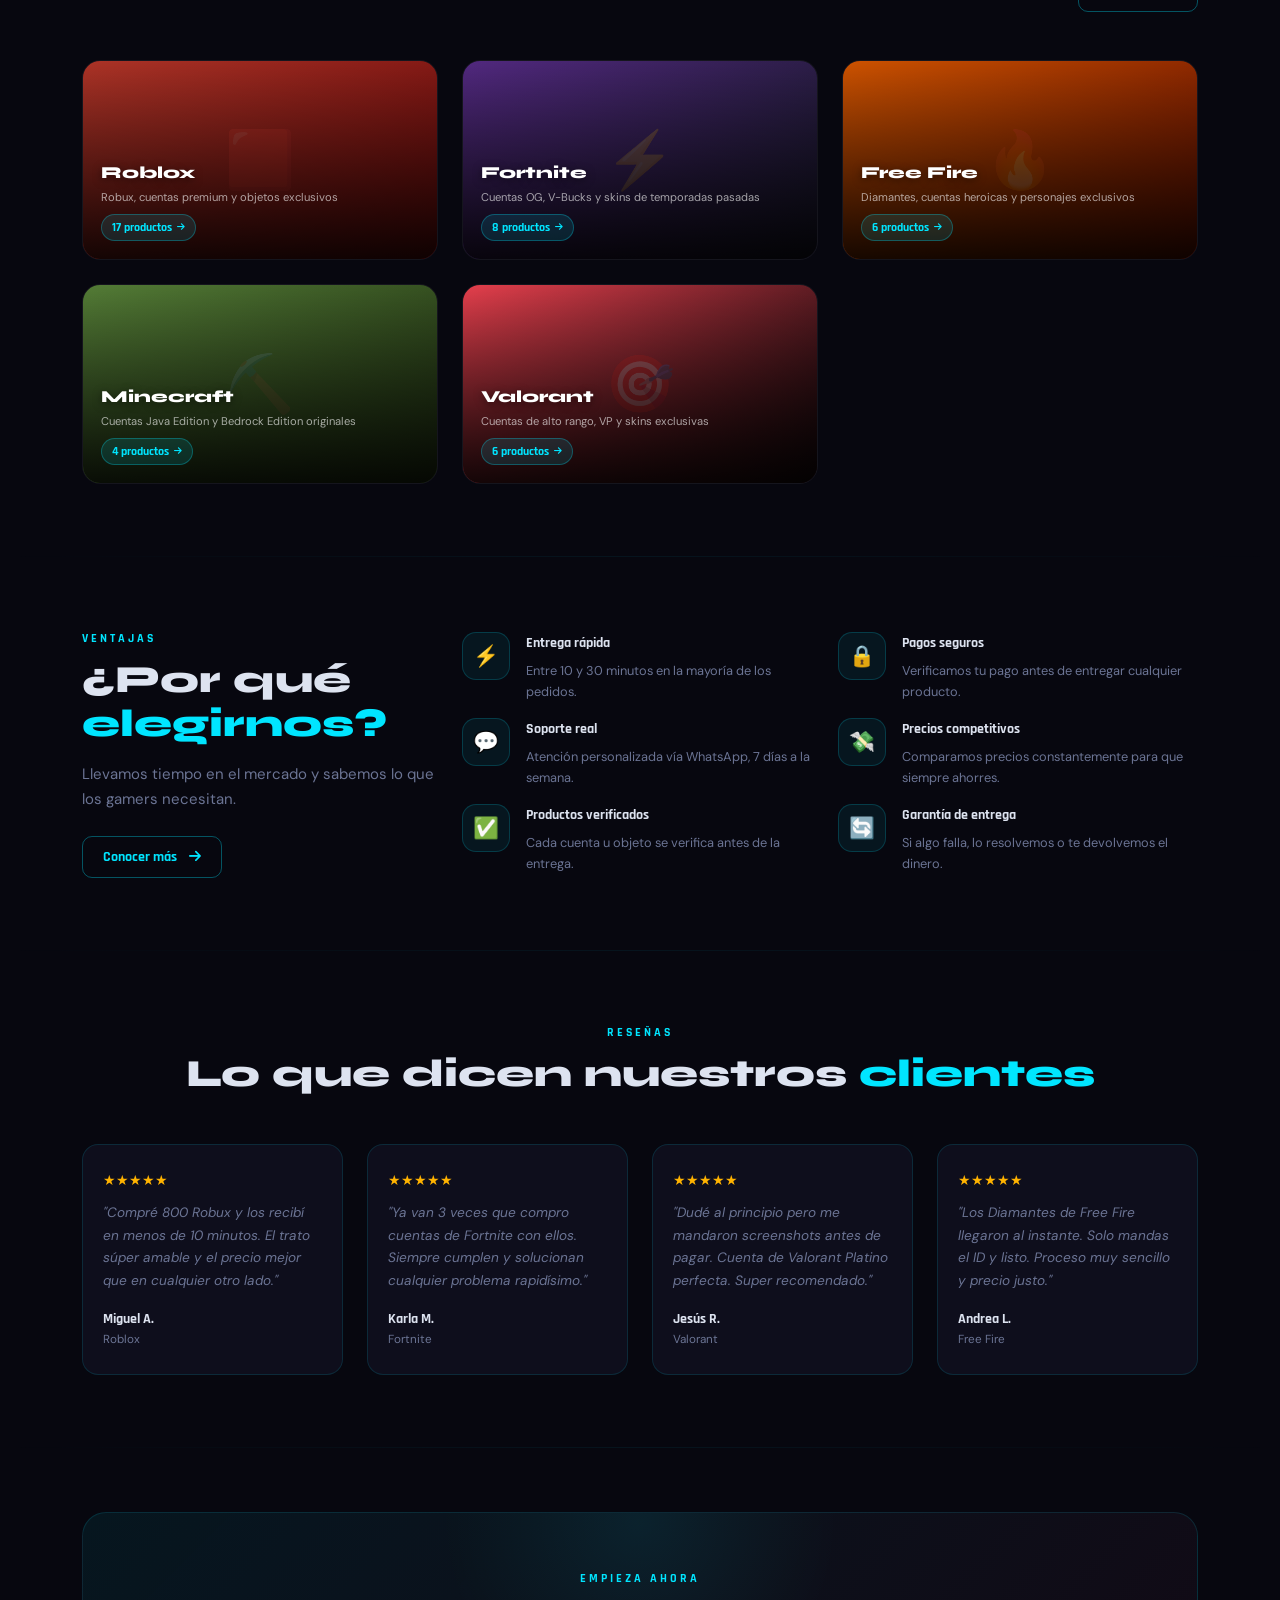
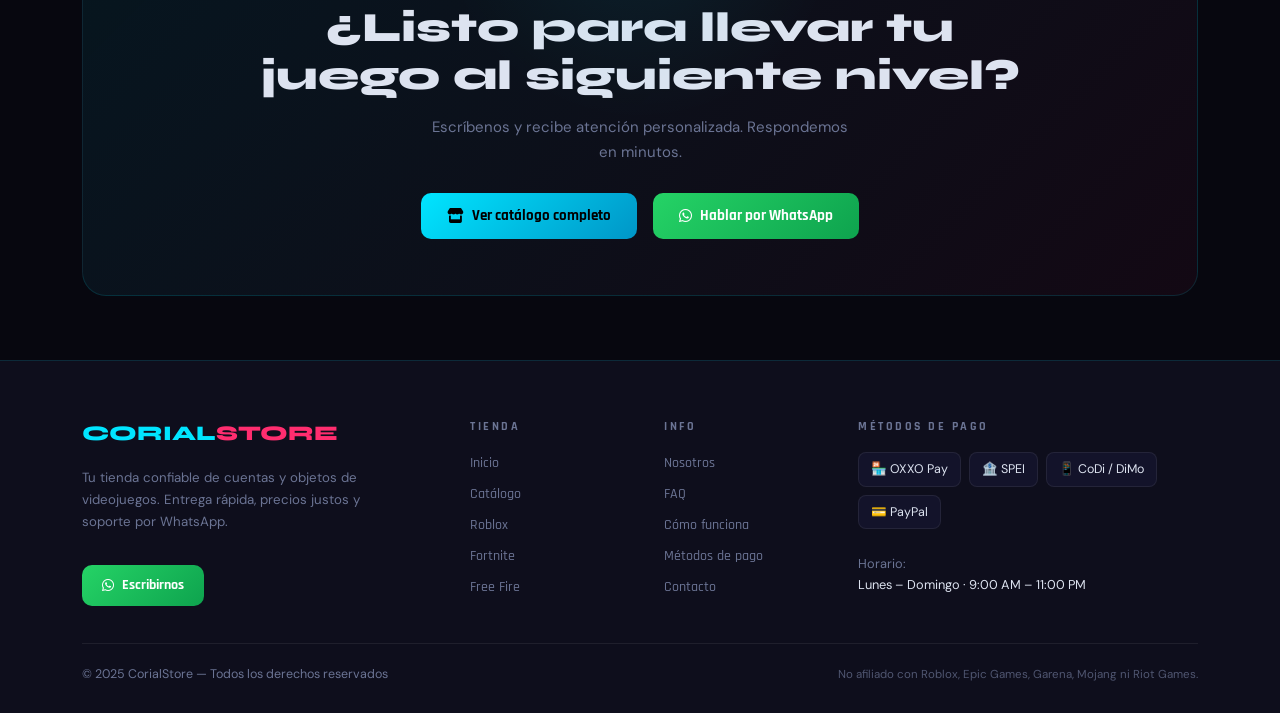
==== commit 9f738a28: "Cambio de palabras" ====
--- a/index.html
+++ b/index.html
@@ -231,7 +231,7 @@
         </div>
         <div class="hero-stats justify-content-center fade-up fade-up-3">
           <div>
-            <div class="hero-stat-num" style="color:var(--cyan)">500+</div>
+            <div class="hero-stat-num" style="color:var(--cyan)">0+</div>
             <div class="hero-stat-label">Clientes satisfechos</div>
           </div>
           <div class="divider"></div>
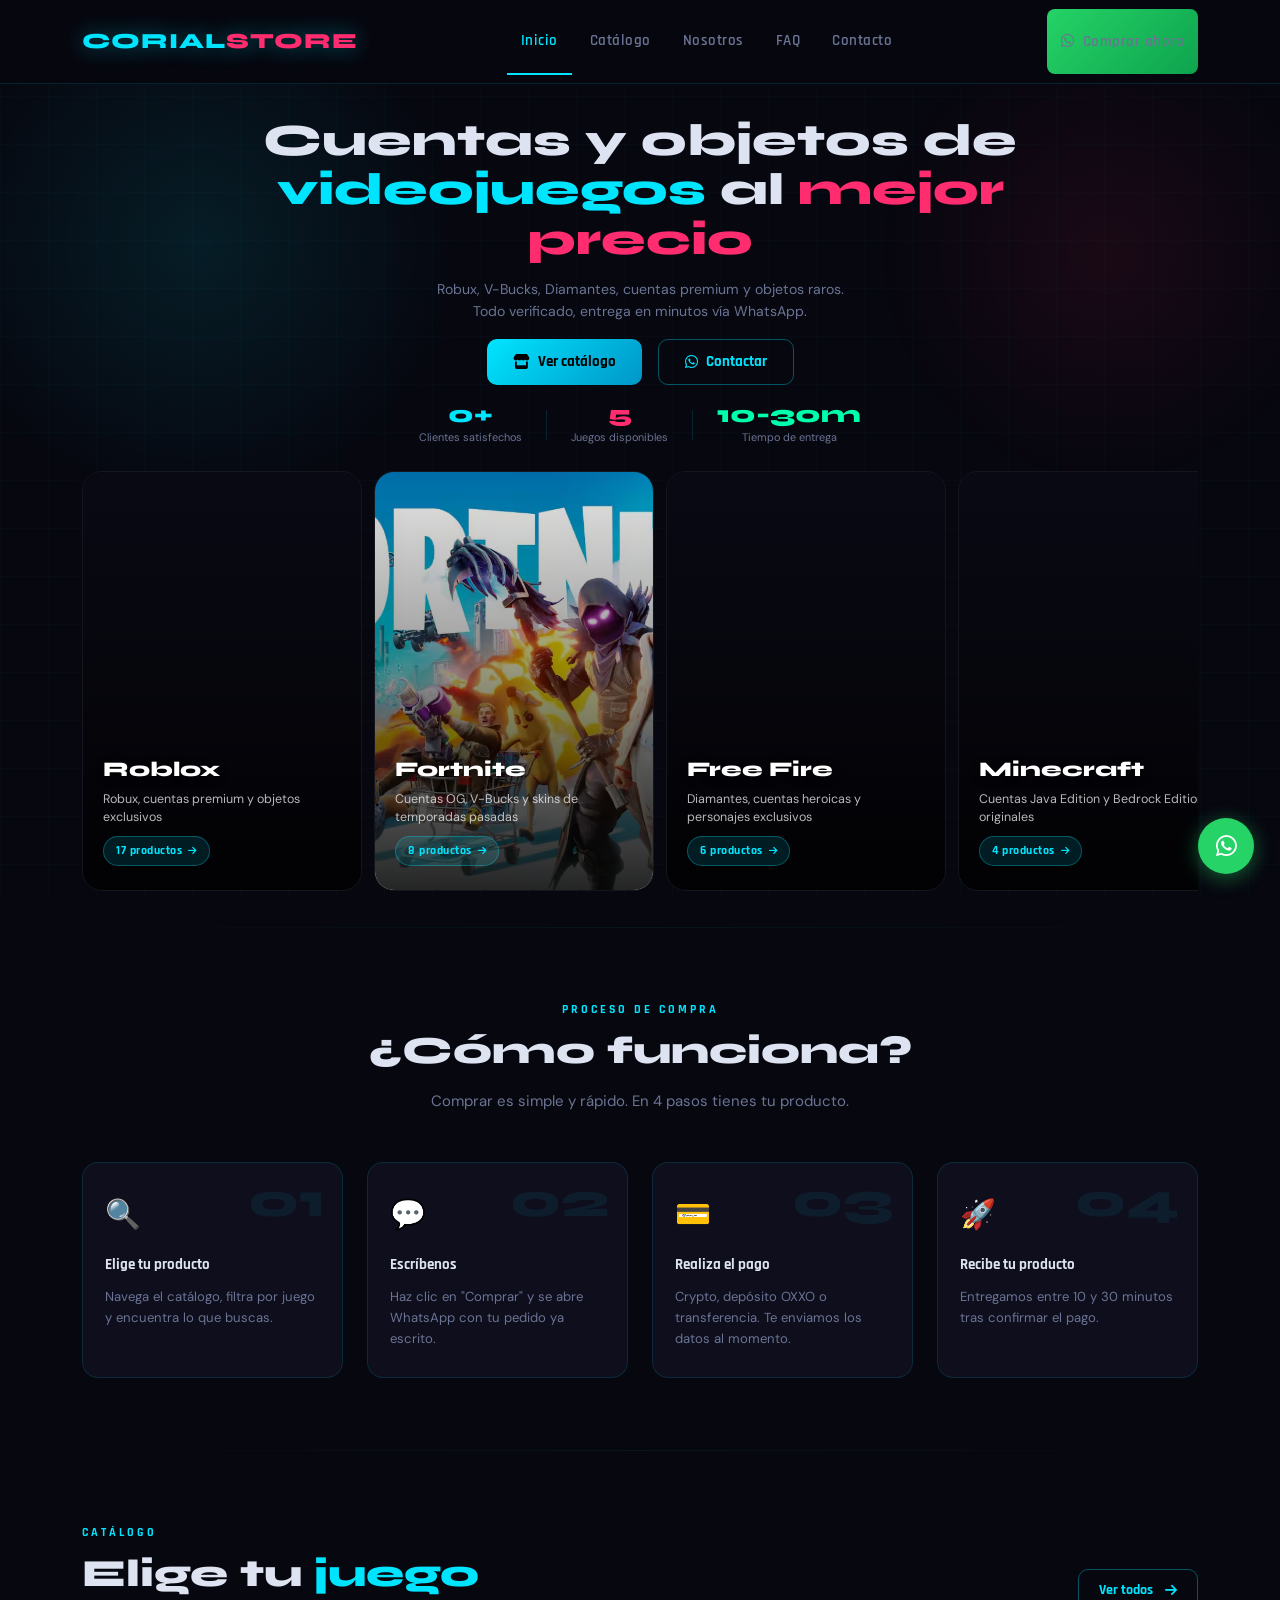
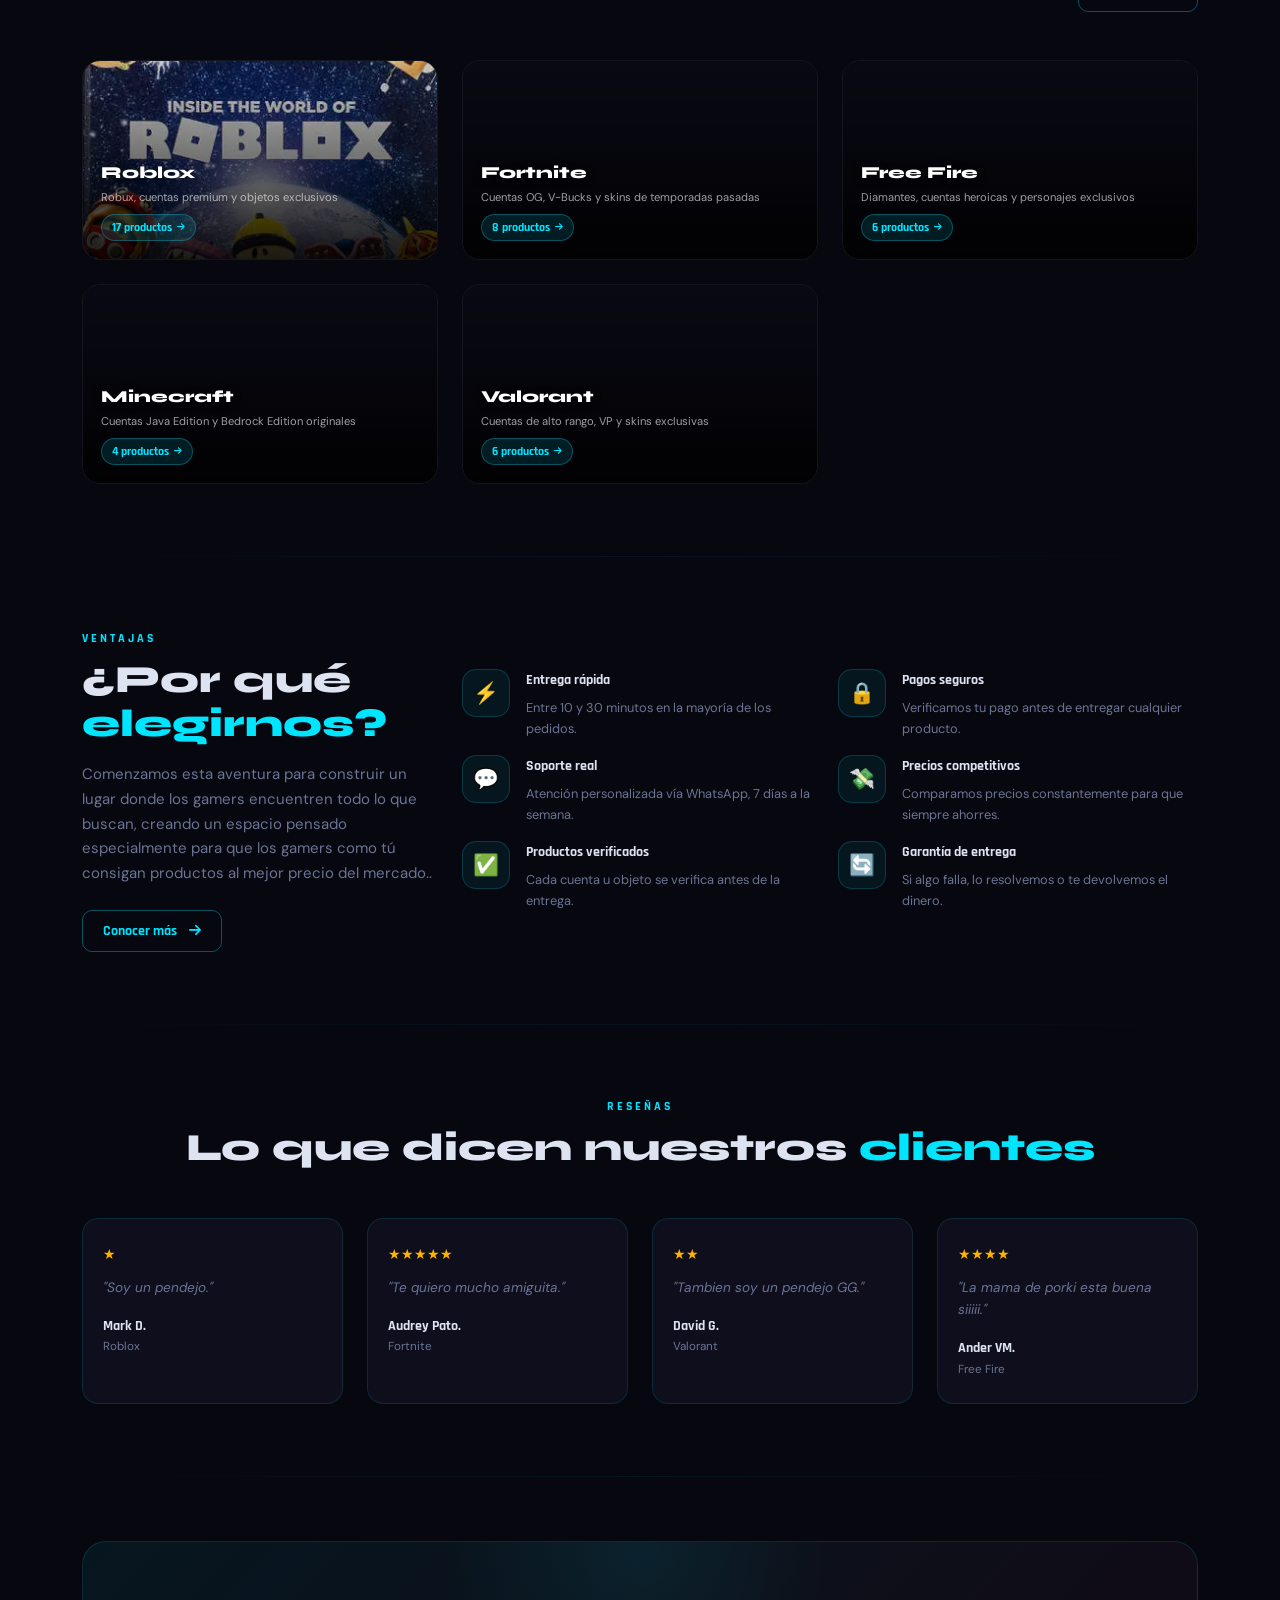
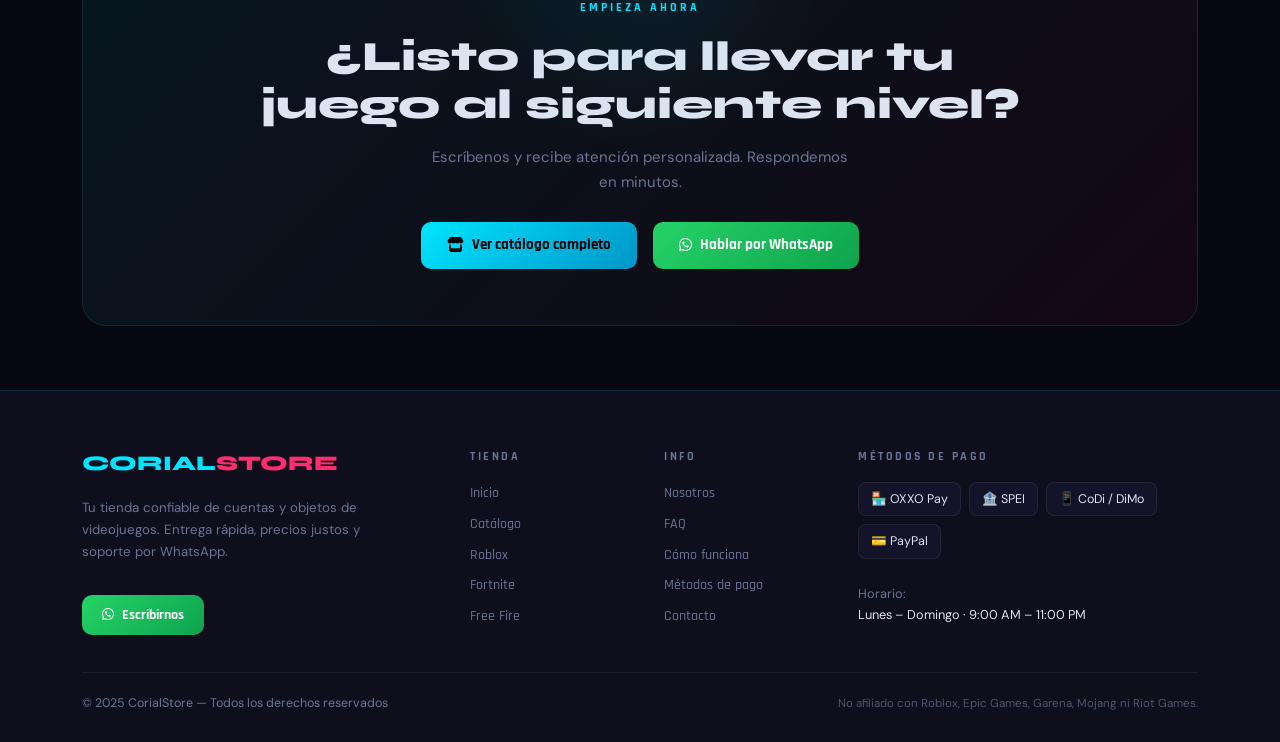
==== commit 95f2b55c: "cambiodeimagenes" ====
--- a/index.html
+++ b/index.html
@@ -298,7 +298,8 @@
       <div class="col-lg-4">
         <div class="cs-label">Ventajas</div>
         <div class="cs-title">¿Por qué <span>elegirnos?</span></div>
-        <p style="color:var(--muted);margin-bottom:24px">Llevamos tiempo en el mercado y sabemos lo que los gamers necesitan.</p>
+        <p style="color:var(--muted);margin-bottom:24px">Comenzamos esta aventura para construir un lugar donde los gamers encuentren todo lo que buscan, 
+          creando un espacio pensado especialmente para que los gamers como tú consigan productos al mejor precio del mercado..</p>
         <a href="nosotros.html" class="btn-cs-ghost" style="font-size:0.85rem;padding:9px 20px">Conocer más <i class="fas fa-arrow-right ms-1"></i></a>
       </div>
       <div class="col-lg-8"><div class="row g-3" id="featGrid"></div></div>
@@ -345,38 +346,45 @@
   CS.init('home');
 
   // Imágenes de fondo reales para cada juego (Wikimedia / dominio público)
-/* ============================================================
-     IMÁGENES DE FONDO — CONFIGURACIÓN MANUAL
+  /* ============================================================
+     🖼️  IMÁGENES DE FONDO — CONFIGURACIÓN MANUAL
      ============================================================
-     Pon aquí la ruta o URL de tu imagen para cada juego.
-     Ejemplos:
-       './img/roblox.jpg'       ← imagen local en carpeta img/
-       './img/fortnite.png'
-       'https://tu-sitio.com/imagen.jpg'  ← URL externa
-
-     Si dejas el valor como cadena vacía '' se mostrará
-     solo el color de fondo del juego sin imagen.
+     Instrucciones:
+       • Crea una carpeta llamada  img/  junto a tus archivos HTML
+       • Copia tus imágenes ahí y escribe la ruta aquí abajo
+       • Ejemplo local:   './img/roblox.jpg'
+       • Ejemplo URL:     'https://tusitio.com/roblox.jpg'
+       • Si dejas ''  la tarjeta se ve oscura (sin color ni imagen)
+
+     SLIDER INICIO — tarjetas grandes del hero (5 tarjetas):
   ============================================================ */
   const GAME_IMGS = {
-    roblox:    '',   // ← pon tu imagen de Roblox aquí
-    fortnite:  '',   // ← pon tu imagen de Fortnite aquí
-    freefire:  '',   // ← pon tu imagen de Free Fire aquí
-    minecraft: '',   // ← pon tu imagen de Minecraft aquí
-    valorant:  '',   // ← pon tu imagen de Valorant aquí
+    // ── SLIDER INICIO (tarjetas grandes del hero) ──────────────
+    hero_roblox:    '',   // Slider grande · Roblox
+    hero_fortnite:  './img/perfilfortnite.avif',   // Slider grande · Fortnite
+    hero_freefire:  '',   // Slider grande · Free Fire
+    hero_minecraft: '',   // Slider grande · Minecraft
+    hero_valorant:  '',   // Slider grande · Valorant
+
+    // ── SECCIÓN "ELIGE TU JUEGO" (tarjetas medianas del inicio) ─
+    juego_roblox:    './img/roblox1.webp',  // Tarjeta juego · Roblox
+    juego_fortnite:  '',  // Tarjeta juego · Fortnite
+    juego_freefire:  '',  // Tarjeta juego · Free Fire
+    juego_minecraft: '',  // Tarjeta juego · Minecraft
+    juego_valorant:  '',  // Tarjeta juego · Valorant
   };
 
   // Hero game cards — tarjetas grandes con imagen de fondo
   const heroEl = document.getElementById('heroCards');
   GAMES.forEach((g,i) => {
     const total = g.categories.reduce((a,c)=>a+c.products.length,0);
-    const imgUrl = GAME_IMGS[g.id];
+    const imgUrl = GAME_IMGS['hero_' + g.id];
     heroEl.innerHTML += `
       <a href="catalogo.html?juego=${g.id}" class="gcard fade-up fade-up-${(i%4)+1}">
-        <div class="gcard-bg" style="background:linear-gradient(135deg,${g.color},${g.color2});">
+        <div class="gcard-bg" style="background:#0a0a16;">
           ${imgUrl ? `<img src="${imgUrl}" alt="${g.name}"
-            style="position:absolute;inset:0;width:100%;height:100%;object-fit:cover;object-position:center;opacity:0.7;mix-blend-mode:luminosity;"
+            style="position:absolute;inset:0;width:100%;height:100%;object-fit:cover;object-position:center;opacity:1;"
             onerror="this.style.display='none'"/>` : ''}
-          <div style="position:absolute;inset:0;display:flex;align-items:center;justify-content:center;font-size:4rem;opacity:0.3">${g.emoji}</div>
         </div>
         <div class="gcard-overlay"></div>
         <div class="gcard-body">
@@ -391,15 +399,14 @@
   const gamesEl = document.getElementById('gamesGrid');
   GAMES.forEach((g,i) => {
     const total = g.categories.reduce((a,c)=>a+c.products.length,0);
-    const imgUrl = GAME_IMGS[g.id];
+    const imgUrl = GAME_IMGS['juego_' + g.id];
     gamesEl.innerHTML += `
       <div class="col-6 col-md-4">
         <a href="catalogo.html?juego=${g.id}" class="jcard fade-up fade-up-${(i%4)+1}">
-          <div class="jcard-bg" style="background:linear-gradient(135deg,${g.color},${g.color2});">
+          <div class="jcard-bg" style="background:#0a0a16;">
             ${imgUrl ? `<img src="${imgUrl}" alt="${g.name}"
-              style="position:absolute;inset:0;width:100%;height:100%;object-fit:cover;object-position:center;opacity:0.65;mix-blend-mode:luminosity;"
+              style="position:absolute;inset:0;width:100%;height:100%;object-fit:cover;object-position:center;opacity:1;"
               onerror="this.style.display='none'"/>` : ''}
-            <div style="position:absolute;inset:0;display:flex;align-items:center;justify-content:center;font-size:3.5rem;opacity:0.25">${g.emoji}</div>
           </div>
           <div class="jcard-overlay"></div>
           <div class="jcard-body">
@@ -434,10 +441,10 @@
 
   // Testimonials
   [
-    {text:'Compré 800 Robux y los recibí en menos de 10 minutos. El trato súper amable y el precio mejor que en cualquier otro lado.',  author:'Miguel A.',  game:'Roblox',   stars:5},
-    {text:'Ya van 3 veces que compro cuentas de Fortnite con ellos. Siempre cumplen y solucionan cualquier problema rapidísimo.',       author:'Karla M.',   game:'Fortnite',  stars:5},
-    {text:'Dudé al principio pero me mandaron screenshots antes de pagar. Cuenta de Valorant Platino perfecta. Super recomendado.',     author:'Jesús R.',   game:'Valorant',  stars:5},
-    {text:'Los Diamantes de Free Fire llegaron al instante. Solo mandas el ID y listo. Proceso muy sencillo y precio justo.',            author:'Andrea L.',  game:'Free Fire', stars:5},
+    {text:'Soy un pendejo.',  author:'Mark D.',  game:'Roblox',   stars:1},
+    {text:'Te quiero mucho amiguita.',       author:'Audrey Pato.',   game:'Fortnite',  stars:5},
+    {text:'Tambien soy un pendejo GG.',     author:'David G.',   game:'Valorant',  stars:2},
+    {text:'La mama de porki esta buena siiiii.',            author:'Ander VM.',  game:'Free Fire', stars:4},
   ].forEach((t,i) => {
     document.getElementById('testGrid').innerHTML += `
       <div class="col-md-6 col-lg-3">
